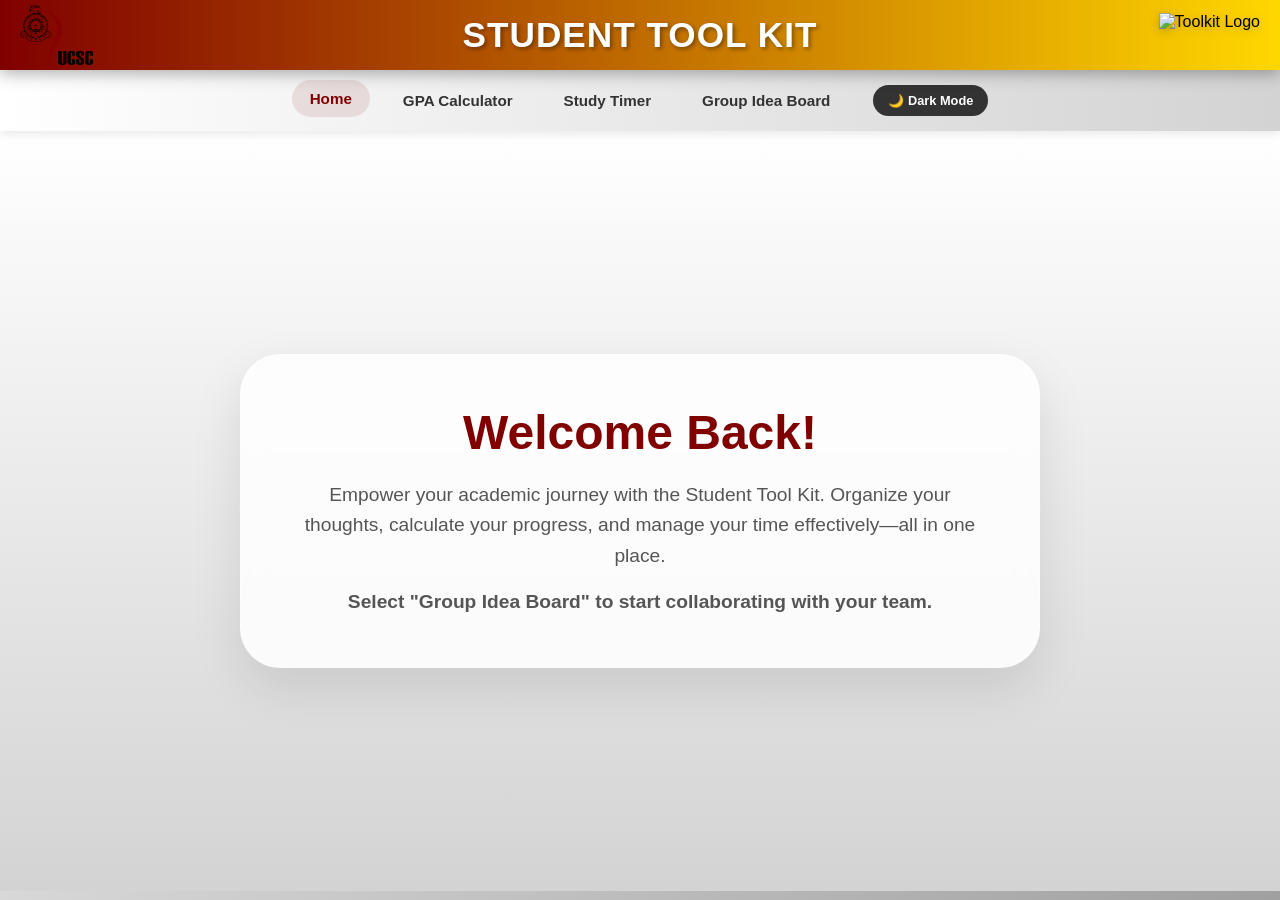
==== index.html @ 6479abf4 "homepage" ====
<!DOCTYPE html>
<html lang="en">
<head>
    <meta charset="UTF-8">
    <meta name="viewport" content="width=device-width, initial-scale=1.0">
    <title>Student Tool Kit</title>
    <!-- Satoshi Font Import -->
    <link href="https://api.fontshare.com/v2/css?f[]=satoshi@900,700,500,400&display=swap" rel="stylesheet">
    <style>
        /* General Styles */
        :root {
            --primary-maroon: #800000;
            --primary-gold: #FFD700;
            --nav-white: #ffffff;
            --nav-grey: #d3d3d3;
            --board-green: #4CAF50;
            --bg-light-start: #ffffff;
            --bg-light-end: #d3d3d3;
            --bg-dark-start: #000000;
            --bg-dark-end: #333333;
            --text-light: #333;
            --text-dark: #f0f0f0;
            --card-bg-light: #ffffff;
            --card-bg-dark: #1e1e1e;
        }

        * {
            margin: 0;
            padding: 0;
            box-sizing: border-box;
            font-family: 'Satoshi', sans-serif;
            transition: background-color 0.3s, color 0.3s;
        }

        body {
            min-height: 100vh;
            overflow-x: hidden;
            background: linear-gradient(-45deg, #000000, #434343, #808080, #ffffff);
            background-size: 400% 400%;
            animation: gradientBG 15s ease infinite;
        }

        body.dark-mode {
            background: linear-gradient(-45deg, #000000, #1a1a1a, #333333, #000000);
            background-size: 400% 400%;
            animation: gradientBG 15s ease infinite;
            color: var(--text-dark);
        }

        @keyframes gradientBG {
            0% { background-position: 0% 50%; }
            50% { background-position: 100% 50%; }
            100% { background-position: 0% 50%; }
        }

        /* Header Styles */
        header {
            background: linear-gradient(to right, var(--primary-maroon), var(--primary-gold));
            padding: 15px 20px;
            display: flex;
            align-items: center;
            justify-content: center;
            position: relative;
            box-shadow: 0 4px 15px rgba(0,0,0,0.3);
            z-index: 100;
        }

        .ucsc-logo {
            position: absolute;
            left: 20px;
            height: 60px;
            mix-blend-mode: multiply; /* Removes white background */
            filter: contrast(110%) brightness(110%);
        }

        .header-logo {
            position: absolute;
            right: 20px;
            height: 45px;
            filter: drop-shadow(0 2px 4px rgba(0,0,0,0.2));
        }

        header h1 {
            color: white;
            font-size: 2.2rem;
            font-weight: 900;
            text-transform: uppercase;
            letter-spacing: 1px;
            text-shadow: 2px 2px 4px rgba(0,0,0,0.4);
        }

        /* Navigation Bar */
        nav {
            background: linear-gradient(to right, var(--nav-white), var(--nav-grey));
            padding: 12px 0;
            display: flex;
            justify-content: center;
            align-items: center;
            gap: 15px;
            box-shadow: 0 2px 10px rgba(0,0,0,0.1);
            position: sticky;
            top: 0;
            z-index: 90;
        }

        body.dark-mode nav {
            background: linear-gradient(to right, #333, #1a1a1a);
        }

        nav a {
            text-decoration: none;
            color: #333;
            font-weight: 700;
            padding: 10px 18px;
            border-radius: 30px;
            transition: all 0.3s ease;
            font-size: 0.95rem;
        }

        body.dark-mode nav a {
            color: #f0f0f0;
        }

        nav a:hover, nav a.active {
            background: rgba(128, 0, 0, 0.1);
            color: var(--primary-maroon);
            transform: translateY(-2px);
        }

        body.dark-mode nav a:hover {
            background: rgba(255, 215, 0, 0.2);
            color: var(--primary-gold);
        }

        .dark-mode-toggle {
            background: #333;
            color: white;
            border: none;
            padding: 8px 15px;
            border-radius: 20px;
            cursor: pointer;
            font-weight: bold;
            font-size: 0.8rem;
            margin-left: 10px;
            transition: 0.3s;
        }

        body.dark-mode .dark-mode-toggle {
            background: var(--primary-gold);
            color: #333;
        }

        /* Page Layout */
        .page {
            display: none;
            padding: 50px 20px;
            min-height: calc(100vh - 140px);
            animation: slideUp 0.5s ease-out;
        }

        @keyframes slideUp {
            from { opacity: 0; transform: translateY(20px); }
            to { opacity: 1; transform: translateY(0); }
        }

        .page.active {
            display: block;
        }

        /* Home Page Styles */
        #home-page {
            background: linear-gradient(to bottom, var(--bg-light-start), var(--bg-light-end));
            position: relative;
            overflow: hidden;
            display: flex;
            flex-direction: column;
            align-items: center;
            justify-content: center;
        }

        body.dark-mode #home-page {
            background: linear-gradient(to bottom, #1a1a1a, #000000);
        }

        .bubbles {
            position: absolute;
            top: 0;
            left: 0;
            width: 100%;
            height: 100%;
            z-index: 1;
            pointer-events: none;
        }

        .bubble {
            position: absolute;
            bottom: -100px;
            background: rgba(255, 255, 255, 0.4);
            border-radius: 50%;
            animation: rise 15s infinite ease-in;
        }

        body.dark-mode .bubble {
            background: rgba(255, 255, 255, 0.1);
        }

        @keyframes rise {
            0% { bottom: -100px; transform: translateX(0); opacity: 0; }
            20% { opacity: 0.6; }
            100% { bottom: 110%; transform: translateX(100px); opacity: 0; }
        }

        .home-card {
            background: rgba(255, 255, 255, 0.85);
            padding: 50px;
            border-radius: 40px;
            box-shadow: 0 20px 50px rgba(0,0,0,0.1);
            text-align: center;
            max-width: 800px;
            z-index: 2;
            backdrop-filter: blur(10px);
            border: 1px solid rgba(255,255,255,0.3);
        }

        body.dark-mode .home-card {
            background: rgba(30, 30, 30, 0.85);
            border: 1px solid rgba(255,255,255,0.1);
            box-shadow: 0 20px 50px rgba(0,0,0,0.4);
        }

        .home-card h2 {
            font-size: 3rem;
            color: var(--primary-maroon);
            margin-bottom: 20px;
        }

        body.dark-mode .home-card h2 {
            color: var(--primary-gold);
        }

        .home-card p {
            font-size: 1.2rem;
            line-height: 1.6;
            color: #555;
        }

        body.dark-mode .home-card p {
            color: #bbb;
        }

        /* Group Idea Board Styles */
        .board-container {
            max-width: 700px;
            margin: 0 auto;
            background: var(--card-bg-light);
            border-radius: 30px;
            box-shadow: 0 20px 60px rgba(0,0,0,0.25);
            overflow: hidden;
            border: 1px solid #eee;
        }

        body.dark-mode .board-container {
            background: var(--card-bg-dark);
            border-color: #333;
        }

        .board-header {
            background: linear-gradient(to right, var(--board-green), #ffffff);
            padding: 30px;
            text-align: center;
            border-bottom: 2px solid #f0f0f0;
        }

        body.dark-mode .board-header {
            background: linear-gradient(to right, #2e7d32, #1a1a1a);
            border-bottom-color: #333;
        }

        .board-header h2 {
            font-size: 2.2rem;
            color: #1b5e20;
            margin: 0;
            font-weight: 900;
        }

        body.dark-mode .board-header h2 {
            color: #a5d6a7;
        }

        .board-body {
            padding: 40px;
        }

        .form-group {
            display: flex;
            flex-direction: column;
            gap: 20px;
            margin-bottom: 35px;
        }

        .input-box {
            padding: 15px 25px;
            border-radius: 30px;
            border: 2px solid #ddd;
            font-size: 1.05rem;
            outline: none;
            transition: 0.3s;
            background: #fdfdfd;
        }

        body.dark-mode .input-box {
            background: #2a2a2a;
            border-color: #444;
            color: white;
        }

        .input-box:focus {
            border-color: var(--board-green);
            box-shadow: 0 0 10px rgba(76, 175, 80, 0.2);
        }

        .btn-add {
            background: linear-gradient(to right, var(--board-green), #ffffff);
            color: #1b5e20;
            border: 2px solid var(--board-green);
            padding: 15px;
            border-radius: 30px;
            font-weight: 900;
            font-size: 1.1rem;
            cursor: pointer;
            text-transform: uppercase;
            letter-spacing: 1px;
            transition: 0.4s cubic-bezier(0.175, 0.885, 0.32, 1.275);
        }

        .btn-add:hover {
            transform: scale(1.03);
            background: linear-gradient(to left, var(--board-green), #ffffff);
            box-shadow: 0 5px 15px rgba(76, 175, 80, 0.3);
        }

        /* Idea List */
        #idea-list {
            list-style: none;
            padding: 0;
        }

        .idea-item {
            background: #f9f9f9;
            margin-bottom: 15px;
            padding: 20px;
            border-radius: 20px;
            display: flex;
            justify-content: space-between;
            align-items: center;
            border-left: 6px solid var(--board-green);
            box-shadow: 0 4px 10px rgba(0,0,0,0.05);
            animation: fadeIn 0.4s ease;
        }

        body.dark-mode .idea-item {
            background: #252525;
            color: #eee;
            box-shadow: 0 4px 10px rgba(0,0,0,0.2);
        }

        @keyframes fadeIn {
            from { opacity: 0; transform: translateX(-10px); }
            to { opacity: 1; transform: translateX(0); }
        }

        .idea-content {
            flex-grow: 1;
            padding-right: 20px;
        }

        .idea-content span {
            display: block;
            font-size: 1.1rem;
            font-weight: 500;
            margin-bottom: 5px;
        }

        .idea-content small {
            color: #777;
            font-weight: 700;
            font-style: italic;
        }

        body.dark-mode .idea-content small {
            color: #aaa;
        }

        .vote-box {
            display: flex;
            flex-direction: column;
            align-items: center;
            gap: 5px;
        }

        .vote-btn {
            background: #eee;
            border: none;
            width: 45px;
            height: 45px;
            border-radius: 50%;
            cursor: pointer;
            font-size: 1.2rem;
            transition: 0.3s;
            display: flex;
            align-items: center;
            justify-content: center;
        }

        body.dark-mode .vote-btn {
            background: #444;
        }

        .vote-btn:hover {
            background: var(--board-green);
            color: white;
            transform: translateY(-3px);
        }

        .vote-count {
            font-weight: 900;
            color: var(--board-green);
            font-size: 1rem;
        }

        /* Responsive */
        @media (max-width: 768px) {
            header h1 { font-size: 1.5rem; }
            .ucsc-logo { height: 45px; left: 10px; }
            .header-logo { height: 35px; right: 10px; }
            nav { flex-wrap: wrap; gap: 8px; }
            nav a { padding: 8px 12px; font-size: 0.85rem; }
            .home-card h2 { font-size: 2rem; }
            .home-card { padding: 30px; margin: 20px; }
        }
    </style>
</head>
<body>

    <header>
        <img src="ucsc.png" alt="UCSC Logo" class="ucsc-logo">
        <h1>Student Tool Kit</h1>
        <!-- Relevant Header Logo (Lightbulb for ideas/toolkit) -->
        <img src="https://cdn-icons-png.flaticon.com/512/3135/3135715.png" alt="Toolkit Logo" class="header-logo">
    </header>

    <nav id="navbar">
        <a href="#" class="nav-link active" onclick="navigate('home-page', this)">Home</a>
        <a href="#" class="nav-link" onclick="alert('GPA Calculator feature coming soon!')">GPA Calculator</a>
        <a href="#" class="nav-link" onclick="alert('Study Timer feature coming soon!')">Study Timer</a>
        <a href="#" class="nav-link" onclick="navigate('board-page', this)">Group Idea Board</a>
        <button class="dark-mode-toggle" onclick="toggleDarkMode()" id="mode-btn">🌙 Dark Mode</button>
    </nav>

    <!-- Home Page -->
    <main id="home-page" class="page active">
        <div class="bubbles" id="bubble-container"></div>
        <div class="home-card">
            <h2>Welcome Back!</h2>
            <p>Empower your academic journey with the Student Tool Kit. Organize your thoughts, calculate your progress, and manage your time effectively—all in one place.</p>
            <p style="margin-top: 15px; font-weight: 700;">Select "Group Idea Board" to start collaborating with your team.</p>
        </div>
    </main>

    <!-- Group Idea Board Page -->
    <main id="board-page" class="page">
        <div class="board-container">
            <div class="board-header">
                <h2>Group Idea Board</h2>
            </div>
            
            <div class="board-body">
                <div class="form-group">
                    <select id="user-name" class="input-box">
                        <option value="" disabled selected>Who is suggesting?</option>
                        <option value="Yethmika">Yethmika</option>
                        <option value="Pawan">Pawan</option>
                        <option value="Dinith">Dinith</option>
                        <option value="Dilpa">Dilpa</option>
                        <option value="Udantha">Udantha</option>
                        <option value="Tharusha">Tharusha</option>
                        <option value="Chamodya">Chamodya</option>
                    </select>
                    
                    <input type="text" id="idea-input" class="input-box" placeholder="Enter your brilliant idea here...">
                    
                    <button class="btn-add" onclick="addNewIdea()">Add Idea</button>
                </div>

                <ul id="idea-list">
                    <!-- Dynamic Ideas -->
                </ul>
            </div>
        </div>
    </main>

    <script>
        // Navigation Logic
        function navigate(pageId, element) {
            // Hide all pages
            document.querySelectorAll('.page').forEach(p => p.classList.remove('active'));
            // Show target page
            document.getElementById(pageId).classList.add('active');
            
            // Update active link styling
            document.querySelectorAll('.nav-link').forEach(l => l.classList.remove('active'));
            element.classList.add('active');

            // Scroll to top
            window.scrollTo(0, 0);
        }

        // Dark Mode Logic
        function toggleDarkMode() {
            const body = document.body;
            body.classList.toggle('dark-mode');
            const btn = document.getElementById('mode-btn');
            
            if (body.classList.contains('dark-mode')) {
                btn.innerHTML = '☀️ Light Mode';
            } else {
                btn.innerHTML = '🌙 Dark Mode';
            }
        }

        // Bubble Generation
        function initBubbles() {
            const container = document.getElementById('bubble-container');
            const bubbleCount = 15;
            
            for (let i = 0; i < bubbleCount; i++) {
                const bubble = document.createElement('div');
                bubble.className = 'bubble';
                
                const size = Math.random() * 60 + 20 + 'px';
                bubble.style.width = size;
                bubble.style.height = size;
                bubble.style.left = Math.random() * 100 + '%';
                bubble.style.animationDuration = Math.random() * 8 + 7 + 's';
                bubble.style.animationDelay = Math.random() * 5 + 's';
                
                container.appendChild(bubble);
            }
        }
        initBubbles();

        // Idea Board Functionality
        function addNewIdea() {
            const nameSelect = document.getElementById('user-name');
            const ideaInput = document.getElementById('idea-input');
            const name = nameSelect.value;
            const text = ideaInput.value.trim();
            const list = document.getElementById('idea-list');

            if (!name) {
                alert("Please select a name!");
                return;
            }
            if (!text) {
                alert("Please enter an idea!");
                return;
            }

            const li = document.createElement('li');
            li.className = 'idea-item';
            
            // Generate unique ID for voting
            const ideaId = Date.now();
            let votes = 0;

            li.innerHTML = `
                <div class="idea-content">
                    <span>&bull; ${text}</span>
                    <small>suggested by ${name}</small>
                </div>
                <div class="vote-box">
                    <button class="vote-btn" onclick="handleVote(this, ${ideaId})">🔥</button>
                    <span class="vote-count" id="count-${ideaId}">0</span>
                </div>
            `;

            // Prepend for newest first
            list.insertBefore(li, list.firstChild);

            // Clear inputs
            ideaInput.value = '';
            // Optional: reset select
            // nameSelect.selectedIndex = 0;
        }

        function handleVote(btn, id) {
            const countSpan = document.getElementById(`count-${id}`);
            let currentVotes = parseInt(countSpan.innerText);
            currentVotes++;
            countSpan.innerText = currentVotes;
            
            // Visual feedback
            btn.style.transform = 'scale(1.4)';
            setTimeout(() => btn.style.transform = 'scale(1)', 200);
        }

        // Enter key support
        document.getElementById('idea-input').addEventListener('keypress', (e) => {
            if (e.key === 'Enter') addNewIdea();
        });
    </script>
</body>
</html>
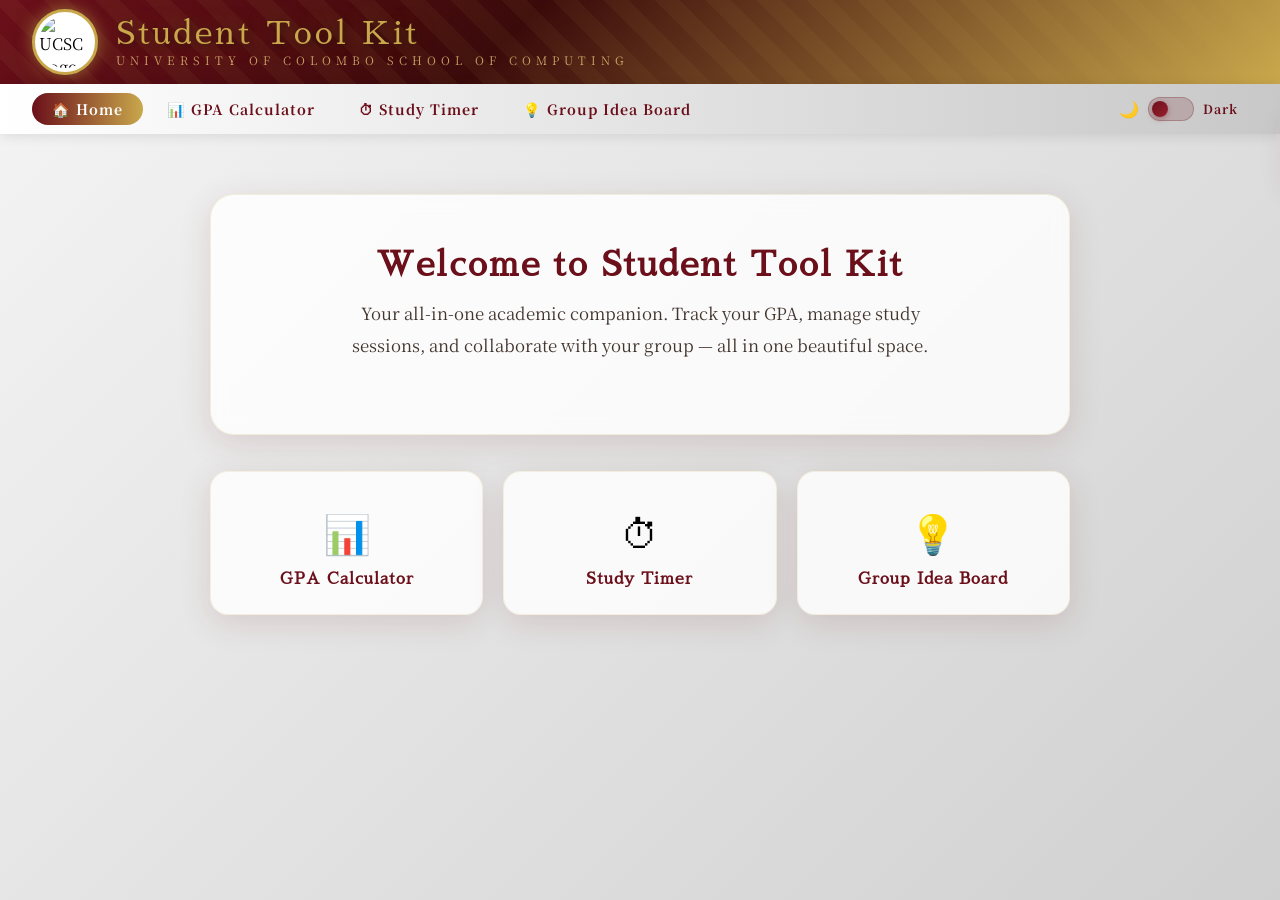
==== commit 621036e9: "modify" ====
--- a/index.html
+++ b/index.html
@@ -1,613 +1,2009 @@
 <!DOCTYPE html>
 <html lang="en">
 <head>
-    <meta charset="UTF-8">
-    <meta name="viewport" content="width=device-width, initial-scale=1.0">
-    <title>Student Tool Kit</title>
-    <!-- Satoshi Font Import -->
-    <link href="https://api.fontshare.com/v2/css?f[]=satoshi@900,700,500,400&display=swap" rel="stylesheet">
-    <style>
-        /* General Styles */
-        :root {
-            --primary-maroon: #800000;
-            --primary-gold: #FFD700;
-            --nav-white: #ffffff;
-            --nav-grey: #d3d3d3;
-            --board-green: #4CAF50;
-            --bg-light-start: #ffffff;
-            --bg-light-end: #d3d3d3;
-            --bg-dark-start: #000000;
-            --bg-dark-end: #333333;
-            --text-light: #333;
-            --text-dark: #f0f0f0;
-            --card-bg-light: #ffffff;
-            --card-bg-dark: #1e1e1e;
-        }
-
-        * {
-            margin: 0;
-            padding: 0;
-            box-sizing: border-box;
-            font-family: 'Satoshi', sans-serif;
-            transition: background-color 0.3s, color 0.3s;
-        }
-
-        body {
-            min-height: 100vh;
-            overflow-x: hidden;
-            background: linear-gradient(-45deg, #000000, #434343, #808080, #ffffff);
-            background-size: 400% 400%;
-            animation: gradientBG 15s ease infinite;
-        }
-
-        body.dark-mode {
-            background: linear-gradient(-45deg, #000000, #1a1a1a, #333333, #000000);
-            background-size: 400% 400%;
-            animation: gradientBG 15s ease infinite;
-            color: var(--text-dark);
-        }
-
-        @keyframes gradientBG {
-            0% { background-position: 0% 50%; }
-            50% { background-position: 100% 50%; }
-            100% { background-position: 0% 50%; }
-        }
-
-        /* Header Styles */
-        header {
-            background: linear-gradient(to right, var(--primary-maroon), var(--primary-gold));
-            padding: 15px 20px;
-            display: flex;
-            align-items: center;
-            justify-content: center;
-            position: relative;
-            box-shadow: 0 4px 15px rgba(0,0,0,0.3);
-            z-index: 100;
-        }
-
-        .ucsc-logo {
-            position: absolute;
-            left: 20px;
-            height: 60px;
-            mix-blend-mode: multiply; /* Removes white background */
-            filter: contrast(110%) brightness(110%);
-        }
-
-        .header-logo {
-            position: absolute;
-            right: 20px;
-            height: 45px;
-            filter: drop-shadow(0 2px 4px rgba(0,0,0,0.2));
-        }
-
-        header h1 {
-            color: white;
-            font-size: 2.2rem;
-            font-weight: 900;
-            text-transform: uppercase;
-            letter-spacing: 1px;
-            text-shadow: 2px 2px 4px rgba(0,0,0,0.4);
-        }
-
-        /* Navigation Bar */
-        nav {
-            background: linear-gradient(to right, var(--nav-white), var(--nav-grey));
-            padding: 12px 0;
-            display: flex;
-            justify-content: center;
-            align-items: center;
-            gap: 15px;
-            box-shadow: 0 2px 10px rgba(0,0,0,0.1);
-            position: sticky;
-            top: 0;
-            z-index: 90;
-        }
-
-        body.dark-mode nav {
-            background: linear-gradient(to right, #333, #1a1a1a);
-        }
-
-        nav a {
-            text-decoration: none;
-            color: #333;
-            font-weight: 700;
-            padding: 10px 18px;
-            border-radius: 30px;
-            transition: all 0.3s ease;
-            font-size: 0.95rem;
-        }
-
-        body.dark-mode nav a {
-            color: #f0f0f0;
-        }
-
-        nav a:hover, nav a.active {
-            background: rgba(128, 0, 0, 0.1);
-            color: var(--primary-maroon);
-            transform: translateY(-2px);
-        }
-
-        body.dark-mode nav a:hover {
-            background: rgba(255, 215, 0, 0.2);
-            color: var(--primary-gold);
-        }
-
-        .dark-mode-toggle {
-            background: #333;
-            color: white;
-            border: none;
-            padding: 8px 15px;
-            border-radius: 20px;
-            cursor: pointer;
-            font-weight: bold;
-            font-size: 0.8rem;
-            margin-left: 10px;
-            transition: 0.3s;
-        }
-
-        body.dark-mode .dark-mode-toggle {
-            background: var(--primary-gold);
-            color: #333;
-        }
-
-        /* Page Layout */
-        .page {
-            display: none;
-            padding: 50px 20px;
-            min-height: calc(100vh - 140px);
-            animation: slideUp 0.5s ease-out;
-        }
-
-        @keyframes slideUp {
-            from { opacity: 0; transform: translateY(20px); }
-            to { opacity: 1; transform: translateY(0); }
-        }
-
-        .page.active {
-            display: block;
-        }
-
-        /* Home Page Styles */
-        #home-page {
-            background: linear-gradient(to bottom, var(--bg-light-start), var(--bg-light-end));
-            position: relative;
-            overflow: hidden;
-            display: flex;
-            flex-direction: column;
-            align-items: center;
-            justify-content: center;
-        }
-
-        body.dark-mode #home-page {
-            background: linear-gradient(to bottom, #1a1a1a, #000000);
-        }
-
-        .bubbles {
-            position: absolute;
-            top: 0;
-            left: 0;
-            width: 100%;
-            height: 100%;
-            z-index: 1;
-            pointer-events: none;
-        }
-
-        .bubble {
-            position: absolute;
-            bottom: -100px;
-            background: rgba(255, 255, 255, 0.4);
-            border-radius: 50%;
-            animation: rise 15s infinite ease-in;
-        }
-
-        body.dark-mode .bubble {
-            background: rgba(255, 255, 255, 0.1);
-        }
-
-        @keyframes rise {
-            0% { bottom: -100px; transform: translateX(0); opacity: 0; }
-            20% { opacity: 0.6; }
-            100% { bottom: 110%; transform: translateX(100px); opacity: 0; }
-        }
-
-        .home-card {
-            background: rgba(255, 255, 255, 0.85);
-            padding: 50px;
-            border-radius: 40px;
-            box-shadow: 0 20px 50px rgba(0,0,0,0.1);
-            text-align: center;
-            max-width: 800px;
-            z-index: 2;
-            backdrop-filter: blur(10px);
-            border: 1px solid rgba(255,255,255,0.3);
-        }
-
-        body.dark-mode .home-card {
-            background: rgba(30, 30, 30, 0.85);
-            border: 1px solid rgba(255,255,255,0.1);
-            box-shadow: 0 20px 50px rgba(0,0,0,0.4);
-        }
-
-        .home-card h2 {
-            font-size: 3rem;
-            color: var(--primary-maroon);
-            margin-bottom: 20px;
-        }
-
-        body.dark-mode .home-card h2 {
-            color: var(--primary-gold);
-        }
-
-        .home-card p {
-            font-size: 1.2rem;
-            line-height: 1.6;
-            color: #555;
-        }
-
-        body.dark-mode .home-card p {
-            color: #bbb;
-        }
-
-        /* Group Idea Board Styles */
-        .board-container {
-            max-width: 700px;
-            margin: 0 auto;
-            background: var(--card-bg-light);
-            border-radius: 30px;
-            box-shadow: 0 20px 60px rgba(0,0,0,0.25);
-            overflow: hidden;
-            border: 1px solid #eee;
-        }
-
-        body.dark-mode .board-container {
-            background: var(--card-bg-dark);
-            border-color: #333;
-        }
-
-        .board-header {
-            background: linear-gradient(to right, var(--board-green), #ffffff);
-            padding: 30px;
-            text-align: center;
-            border-bottom: 2px solid #f0f0f0;
-        }
-
-        body.dark-mode .board-header {
-            background: linear-gradient(to right, #2e7d32, #1a1a1a);
-            border-bottom-color: #333;
-        }
-
-        .board-header h2 {
-            font-size: 2.2rem;
-            color: #1b5e20;
-            margin: 0;
-            font-weight: 900;
-        }
-
-        body.dark-mode .board-header h2 {
-            color: #a5d6a7;
-        }
-
-        .board-body {
-            padding: 40px;
-        }
-
-        .form-group {
-            display: flex;
-            flex-direction: column;
-            gap: 20px;
-            margin-bottom: 35px;
-        }
-
-        .input-box {
-            padding: 15px 25px;
-            border-radius: 30px;
-            border: 2px solid #ddd;
-            font-size: 1.05rem;
-            outline: none;
-            transition: 0.3s;
-            background: #fdfdfd;
-        }
-
-        body.dark-mode .input-box {
-            background: #2a2a2a;
-            border-color: #444;
-            color: white;
-        }
-
-        .input-box:focus {
-            border-color: var(--board-green);
-            box-shadow: 0 0 10px rgba(76, 175, 80, 0.2);
-        }
-
-        .btn-add {
-            background: linear-gradient(to right, var(--board-green), #ffffff);
-            color: #1b5e20;
-            border: 2px solid var(--board-green);
-            padding: 15px;
-            border-radius: 30px;
-            font-weight: 900;
-            font-size: 1.1rem;
-            cursor: pointer;
-            text-transform: uppercase;
-            letter-spacing: 1px;
-            transition: 0.4s cubic-bezier(0.175, 0.885, 0.32, 1.275);
-        }
-
-        .btn-add:hover {
-            transform: scale(1.03);
-            background: linear-gradient(to left, var(--board-green), #ffffff);
-            box-shadow: 0 5px 15px rgba(76, 175, 80, 0.3);
-        }
-
-        /* Idea List */
-        #idea-list {
-            list-style: none;
-            padding: 0;
-        }
-
-        .idea-item {
-            background: #f9f9f9;
-            margin-bottom: 15px;
-            padding: 20px;
-            border-radius: 20px;
-            display: flex;
-            justify-content: space-between;
-            align-items: center;
-            border-left: 6px solid var(--board-green);
-            box-shadow: 0 4px 10px rgba(0,0,0,0.05);
-            animation: fadeIn 0.4s ease;
-        }
-
-        body.dark-mode .idea-item {
-            background: #252525;
-            color: #eee;
-            box-shadow: 0 4px 10px rgba(0,0,0,0.2);
-        }
-
-        @keyframes fadeIn {
-            from { opacity: 0; transform: translateX(-10px); }
-            to { opacity: 1; transform: translateX(0); }
-        }
-
-        .idea-content {
-            flex-grow: 1;
-            padding-right: 20px;
-        }
-
-        .idea-content span {
-            display: block;
-            font-size: 1.1rem;
-            font-weight: 500;
-            margin-bottom: 5px;
-        }
-
-        .idea-content small {
-            color: #777;
-            font-weight: 700;
-            font-style: italic;
-        }
-
-        body.dark-mode .idea-content small {
-            color: #aaa;
-        }
-
-        .vote-box {
-            display: flex;
-            flex-direction: column;
-            align-items: center;
-            gap: 5px;
-        }
-
-        .vote-btn {
-            background: #eee;
-            border: none;
-            width: 45px;
-            height: 45px;
-            border-radius: 50%;
-            cursor: pointer;
-            font-size: 1.2rem;
-            transition: 0.3s;
-            display: flex;
-            align-items: center;
-            justify-content: center;
-        }
-
-        body.dark-mode .vote-btn {
-            background: #444;
-        }
-
-        .vote-btn:hover {
-            background: var(--board-green);
-            color: white;
-            transform: translateY(-3px);
-        }
-
-        .vote-count {
-            font-weight: 900;
-            color: var(--board-green);
-            font-size: 1rem;
-        }
-
-        /* Responsive */
-        @media (max-width: 768px) {
-            header h1 { font-size: 1.5rem; }
-            .ucsc-logo { height: 45px; left: 10px; }
-            .header-logo { height: 35px; right: 10px; }
-            nav { flex-wrap: wrap; gap: 8px; }
-            nav a { padding: 8px 12px; font-size: 0.85rem; }
-            .home-card h2 { font-size: 2rem; }
-            .home-card { padding: 30px; margin: 20px; }
-        }
-    </style>
+<meta charset="UTF-8" />
+<meta name="viewport" content="width=device-width, initial-scale=1.0"/>
+<title>Student Tool Kit – UCSC</title>
+<link href="https://fonts.googleapis.com/css2?family=Sawarabi+Mincho&family=Noto+Serif+JP:wght@400;700&display=swap" rel="stylesheet"/>
+<style>
+  :root {
+    --maroon: #6b0f1a;
+    --gold: #c9a84c;
+    --light-gold: #f0d080;
+    --nav-bg: linear-gradient(90deg, #ffffff 0%, #c8c8c8 100%);
+    --home-bg1: #f5f5f5;
+    --home-bg2: #d0d0d0;
+    --text-dark: #1a0a00;
+    --text-light: #fff8ee;
+    --card-bg: rgba(255,255,255,0.82);
+    --shadow: 0 8px 32px rgba(107,15,26,0.13);
+  }
+  body.dark-mode {
+    --nav-bg: linear-gradient(90deg, #111 0%, #222 100%);
+    --home-bg1: #0f0f0f;
+    --home-bg2: #1a1a1a;
+    --text-dark: #f0d080;
+    --text-light: #ffe;
+    --card-bg: rgba(25,18,10,0.92);
+    --shadow: 0 8px 32px rgba(0,0,0,0.6);
+  }
+
+  /* ── GLOBAL DARK MODE OVERRIDES ── */
+  body.dark-mode {
+    background: linear-gradient(135deg, #0f0f0f 0%, #1a1a1a 100%);
+    color: #e8d8b0;
+  }
+  /* Timer page dark */
+  body.dark-mode #timerPage {
+    background: #0f0f0f;
+  }
+  body.dark-mode #timerPage::before {
+    background:
+      radial-gradient(ellipse 60% 50% at 20% 30%, rgba(107,15,26,0.18) 0%, transparent 70%),
+      radial-gradient(ellipse 50% 60% at 80% 70%, rgba(201,168,76,0.12) 0%, transparent 70%),
+      #0f0f0f;
+  }
+  body.dark-mode .glass-card {
+    background: rgba(30,20,12,0.85);
+    border-color: rgba(201,168,76,0.18);
+    box-shadow: 0 8px 32px rgba(0,0,0,0.5), inset 0 1px 0 rgba(255,255,255,0.04);
+  }
+  body.dark-mode .timer-page-title,
+  body.dark-mode .graph-card h3,
+  body.dark-mode .reminder-card h3 { filter: brightness(1.1); }
+  body.dark-mode .timer-digits { filter: brightness(1.1); }
+  body.dark-mode .timer-label { color: #666; }
+  body.dark-mode .mode-tab { color: var(--gold); border-color: rgba(201,168,76,0.25); }
+  body.dark-mode .mode-tab.active,
+  body.dark-mode .mode-tab:hover { color: #fff; }
+  body.dark-mode .bar-label { color: #666; }
+  body.dark-mode .graph-legend { color: #666; }
+  body.dark-mode .reminder-row input[type="text"],
+  body.dark-mode .reminder-row input[type="number"] {
+    background: rgba(40,28,14,0.9);
+    border-color: rgba(201,168,76,0.2);
+    color: #e8d8b0;
+  }
+  body.dark-mode .reminders-list li {
+    background: rgba(40,28,14,0.7);
+    color: #ccc;
+  }
+  body.dark-mode .toast {
+    background: rgba(25,18,10,0.95);
+    border-color: rgba(201,168,76,0.3);
+  }
+  body.dark-mode .toast-title { color: var(--gold); }
+  body.dark-mode .toast-msg { color: #aaa; }
+  /* GPA page dark */
+  body.dark-mode #gpaPage {
+    background: linear-gradient(135deg, #0f0f0f 0%, #1a1209 40%, #141008 100%);
+  }
+  body.dark-mode .sidebar-card,
+  body.dark-mode .tool-card {
+    background: rgba(25,18,10,0.9);
+    border-color: rgba(201,168,76,0.15);
+    box-shadow: 0 4px 20px rgba(0,0,0,0.4);
+  }
+  body.dark-mode .sidebar-card-title { filter: brightness(1.1); }
+  body.dark-mode .gpa-scale { color: #666; }
+  body.dark-mode .gpa-stat-lbl { color: #666; }
+  body.dark-mode .gpa-bar-label { color: #666; }
+  body.dark-mode .gpa-bar-track { background: rgba(255,255,255,0.06); }
+  body.dark-mode .event-name { color: #e8d8b0; }
+  body.dark-mode .event-date { color: #666; }
+  body.dark-mode .event-item { border-color: rgba(201,168,76,0.08); }
+  body.dark-mode .grade-ref-table td { color: #bba880; border-color: rgba(201,168,76,0.08); }
+  body.dark-mode .grade-ref-table tr:nth-child(even) td { background: rgba(255,255,255,0.03); }
+  body.dark-mode .grade-ref-table tr:hover td { background: rgba(201,168,76,0.06); }
+  body.dark-mode .gpa-page-sub { color: rgba(201,168,76,0.6); }
+  body.dark-mode .card-section-title { filter: brightness(1.1); }
+  body.dark-mode .subjects-table tbody tr { border-color: rgba(201,168,76,0.08); }
+  body.dark-mode .subjects-table tbody tr:hover { background: rgba(201,168,76,0.05); }
+  body.dark-mode .subjects-table td { color: #e8d8b0; }
+  body.dark-mode .sub-input {
+    background: rgba(40,28,14,0.9);
+    border-color: rgba(201,168,76,0.2);
+    color: #e8d8b0;
+  }
+  body.dark-mode .sub-input:focus {
+    border-color: var(--gold);
+    box-shadow: 0 0 0 3px rgba(201,168,76,0.1);
+  }
+  body.dark-mode .grade-pts-cell { color: var(--gold); }
+  body.dark-mode .weighted-cell { color: #c9a84c; }
+  body.dark-mode .add-subject-btn.secondary {
+    background: rgba(201,168,76,0.08);
+    color: var(--gold);
+    border-color: rgba(201,168,76,0.2);
+  }
+  body.dark-mode .result-card { background: rgba(25,18,10,0.9); }
+  body.dark-mode .result-label { color: #555; }
+  body.dark-mode .prediction-desc { color: #666; }
+  body.dark-mode .pred-field label { color: #666; }
+  body.dark-mode .pred-field input {
+    background: rgba(40,28,14,0.9);
+    border-color: rgba(201,168,76,0.2);
+    color: #e8d8b0;
+  }
+  body.dark-mode .prediction-result {
+    background: linear-gradient(135deg, rgba(107,15,26,0.15), rgba(201,168,76,0.08));
+    border-color: rgba(201,168,76,0.2);
+    color: var(--gold);
+  }
+  body.dark-mode .wstat-label { color: #666; }
+  body.dark-mode .wstat-val { color: var(--gold); }
+  body.dark-mode .wstat-bar-wrap { background: rgba(255,255,255,0.05); }
+  body.dark-mode .w-bar-label { color: #555; }
+  body.dark-mode .gpa-success-msg { color: #4caf50; }
+  /* Home page dark */
+  body.dark-mode .home-hero {
+    background: rgba(25,18,10,0.9);
+    border-color: rgba(201,168,76,0.15);
+  }
+  body.dark-mode .home-hero p { color: #bba880; }
+  body.dark-mode .home-card {
+    background: rgba(25,18,10,0.9);
+    border-color: rgba(201,168,76,0.12);
+  }
+  body.dark-mode .bubble {
+    background: radial-gradient(circle at 35% 35%, rgba(201,168,76,0.08), rgba(107,15,26,0.04));
+    border-color: rgba(201,168,76,0.1);
+  }
+  /* Idea board dark */
+  body.dark-mode #ideaPage {
+    background: linear-gradient(135deg, #050505 0%, #111 30%, #222 60%, #333 100%);
+  }
+  body.dark-mode .idea-container {
+    background: rgba(25,18,10,0.95);
+    box-shadow: 0 12px 48px rgba(0,0,0,0.5);
+  }
+  body.dark-mode #ideasList li {
+    background: linear-gradient(135deg, rgba(30,50,30,0.4), rgba(25,18,10,0.9));
+    color: #e8d8b0;
+  }
+  body.dark-mode .idea-text { color: #e8d8b0; }
+  body.dark-mode .idea-by { color: #777; }
+  body.dark-mode .idea-form select,
+  body.dark-mode .idea-form input[type="text"] {
+    background: rgba(40,28,14,0.9);
+    border-color: rgba(201,168,76,0.2);
+    color: #e8d8b0;
+  }
+  /* Scrollbar dark */
+  body.dark-mode ::-webkit-scrollbar-track { background: #1a1a1a; }
+  body.dark-mode ::-webkit-scrollbar-thumb { background: rgba(201,168,76,0.3); }
+  * { margin: 0; padding: 0; box-sizing: border-box; }
+  body {
+    font-family: 'Noto Serif JP', serif;
+    min-height: 100vh;
+    background: linear-gradient(135deg, var(--home-bg1) 0%, var(--home-bg2) 100%);
+    transition: background 0.5s, color 0.4s;
+    overflow-x: hidden;
+  }
+
+  /* ── HEADER ── */
+  header {
+    background: linear-gradient(135deg, var(--maroon) 0%, #3a0a0a 40%, var(--gold) 100%);
+    padding: 0 32px;
+    display: flex;
+    align-items: center;
+    justify-content: space-between;
+    height: 84px;
+    box-shadow: 0 4px 24px rgba(107,15,26,0.4);
+    position: relative;
+    overflow: hidden;
+  }
+  header::before {
+    content: '';
+    position: absolute;
+    inset: 0;
+    background: repeating-linear-gradient(
+      45deg,
+      transparent,
+      transparent 18px,
+      rgba(201,168,76,0.06) 18px,
+      rgba(201,168,76,0.06) 36px
+    );
+    pointer-events: none;
+  }
+  .header-logo {
+    display: flex;
+    align-items: center;
+    gap: 18px;
+    z-index: 1;
+  }
+  .ucsc-img-wrap {
+    width: 62px; height: 62px;
+    border-radius: 50%;
+    overflow: hidden;
+    border: 3px solid var(--gold);
+    background: transparent;
+    display: flex; align-items: center; justify-content: center;
+    box-shadow: 0 0 12px rgba(201,168,76,0.5);
+    flex-shrink: 0;
+  }
+  .ucsc-img-wrap img {
+    width: 100%; height: 100%;
+    object-fit: cover;
+    mix-blend-mode: multiply;
+    filter: contrast(1.1) saturate(1.2);
+  }
+  /* Official UCSC logo circle */
+  .ucsc-fallback {
+    width: 66px; height: 66px;
+    border-radius: 50%;
+    background: #ffffff;
+    border: 3px solid var(--gold);
+    display: flex; align-items: center; justify-content: center;
+    overflow: hidden;
+    box-shadow: 0 0 16px rgba(201,168,76,0.6), 0 0 4px rgba(0,0,0,0.2);
+    flex-shrink: 0;
+    padding: 4px;
+  }
+  .ucsc-fallback img {
+    width: 100%; height: 100%;
+    object-fit: contain;
+    border-radius: 50%;
+  }
+  .header-title {
+    font-family: 'Sawarabi Mincho', serif;
+    font-size: 2rem;
+    color: var(--gold);
+    letter-spacing: 3px;
+    text-shadow: 2px 2px 8px rgba(0,0,0,0.5), 0 0 24px rgba(201,168,76,0.35);
+    line-height: 1.1;
+  }
+  .header-subtitle {
+    font-size: 0.72rem;
+    color: rgba(240,208,128,0.75);
+    letter-spacing: 5px;
+    text-transform: uppercase;
+  }
+
+  /* ── NAVBAR ── */
+  nav {
+    background: var(--nav-bg);
+    display: flex;
+    align-items: center;
+    padding: 0 32px;
+    height: 50px;
+    gap: 4px;
+    box-shadow: 0 2px 12px rgba(0,0,0,0.10);
+    position: sticky; top: 0; z-index: 99;
+    transition: background 0.5s;
+  }
+  nav a {
+    font-family: 'Noto Serif JP', serif;
+    font-size: 0.88rem;
+    color: var(--maroon);
+    text-decoration: none;
+    padding: 6px 20px;
+    border-radius: 20px;
+    letter-spacing: 1px;
+    font-weight: 700;
+    transition: background 0.2s, color 0.2s;
+    cursor: pointer;
+  }
+  body.dark-mode nav a { color: var(--gold); }
+  nav a:hover, nav a.active {
+    background: linear-gradient(90deg, var(--maroon), var(--gold));
+    color: #fff;
+  }
+  .nav-spacer { flex: 1; }
+  /* ── DARK MODE TOGGLE SWITCH ── */
+  .dark-toggle-wrap {
+    display: flex;
+    align-items: center;
+    gap: 9px;
+    cursor: pointer;
+    user-select: none;
+    padding: 4px 10px 4px 6px;
+    border-radius: 50px;
+    transition: background 0.3s;
+  }
+  .dark-toggle-wrap:hover { background: rgba(107,15,26,0.07); }
+  body.dark-mode .dark-toggle-wrap:hover { background: rgba(201,168,76,0.1); }
+
+  .toggle-icon {
+    font-size: 1rem;
+    line-height: 1;
+    transition: transform 0.5s cubic-bezier(.34,1.56,.64,1), opacity 0.3s;
+  }
+  .toggle-icon.moon  { display: block; }
+  .toggle-icon.sun   { display: none; }
+  body.dark-mode .toggle-icon.moon { display: none; }
+  body.dark-mode .toggle-icon.sun  { display: block; }
+
+  /* The pill track */
+  .toggle-track {
+    width: 46px;
+    height: 24px;
+    border-radius: 12px;
+    background: rgba(107,15,26,0.18);
+    border: 1.5px solid rgba(107,15,26,0.25);
+    position: relative;
+    transition: background 0.4s, border-color 0.4s, box-shadow 0.4s;
+    flex-shrink: 0;
+  }
+  body.dark-mode .toggle-track {
+    background: linear-gradient(135deg, var(--maroon), var(--gold));
+    border-color: transparent;
+    box-shadow: 0 0 10px rgba(201,168,76,0.4);
+  }
+  /* The sliding knob */
+  .toggle-knob {
+    position: absolute;
+    top: 3px; left: 3px;
+    width: 16px; height: 16px;
+    border-radius: 50%;
+    background: linear-gradient(135deg, var(--maroon), #9a2030);
+    box-shadow: 0 2px 6px rgba(107,15,26,0.35);
+    transition: transform 0.4s cubic-bezier(.34,1.56,.64,1), background 0.4s;
+  }
+  body.dark-mode .toggle-knob {
+    transform: translateX(22px);
+    background: #fff;
+    box-shadow: 0 2px 8px rgba(0,0,0,0.4);
+  }
+  /* Label text */
+  .toggle-label {
+    font-family: 'Noto Serif JP', serif;
+    font-size: 0.78rem;
+    font-weight: 700;
+    color: var(--maroon);
+    letter-spacing: 1px;
+    transition: color 0.3s;
+    white-space: nowrap;
+  }
+  body.dark-mode .toggle-label { color: var(--gold); }
+
+  /* ── PAGES ── */
+  .page { display: none; min-height: calc(100vh - 134px); }
+  .page.active { display: block; }
+
+  /* ── HOME PAGE ── */
+  #homePage {
+    padding: 60px 32px 80px;
+    position: relative;
+    overflow: hidden;
+  }
+  /* Bubbles background */
+  .bubbles { position: fixed; inset: 0; pointer-events: none; z-index: 0; }
+  .bubble {
+    position: absolute;
+    border-radius: 50%;
+    background: radial-gradient(circle at 35% 35%, rgba(255,255,255,0.55), rgba(201,168,76,0.08));
+    border: 1.5px solid rgba(201,168,76,0.18);
+    animation: floatBubble linear infinite;
+    backdrop-filter: blur(1px);
+  }
+  @keyframes floatBubble {
+    0% { transform: translateY(0) scale(1); opacity: 0.7; }
+    50% { opacity: 0.4; }
+    100% { transform: translateY(-110vh) scale(1.08); opacity: 0; }
+  }
+  .home-content { position: relative; z-index: 1; max-width: 860px; margin: 0 auto; text-align: center; }
+  .home-hero {
+    background: var(--card-bg);
+    border-radius: 24px;
+    box-shadow: var(--shadow);
+    padding: 52px 48px 44px;
+    backdrop-filter: blur(8px);
+    border: 1.5px solid rgba(201,168,76,0.18);
+    margin-bottom: 36px;
+  }
+  .home-hero h2 {
+    font-family: 'Sawarabi Mincho', serif;
+    font-size: 2.1rem;
+    color: var(--maroon);
+    letter-spacing: 2px;
+    margin-bottom: 14px;
+  }
+  body.dark-mode .home-hero h2 { color: var(--gold); }
+  .home-hero p {
+    color: var(--text-dark);
+    font-size: 1.05rem;
+    line-height: 1.9;
+    max-width: 580px;
+    margin: 0 auto 28px;
+    opacity: 0.82;
+  }
+  .home-cards {
+    display: grid;
+    grid-template-columns: repeat(auto-fit, minmax(200px, 1fr));
+    gap: 20px;
+    max-width: 860px;
+    margin: 0 auto;
+  }
+  .home-card {
+    background: var(--card-bg);
+    border-radius: 18px;
+    box-shadow: var(--shadow);
+    padding: 32px 18px 26px;
+    text-align: center;
+    cursor: pointer;
+    border: 1.5px solid rgba(201,168,76,0.15);
+    transition: transform 0.22s, box-shadow 0.22s;
+  }
+  .home-card:hover { transform: translateY(-6px); box-shadow: 0 18px 40px rgba(107,15,26,0.18); }
+  .home-card .card-icon { font-size: 2.4rem; margin-bottom: 12px; }
+  .home-card h3 {
+    font-family: 'Sawarabi Mincho', serif;
+    font-size: 1rem;
+    color: var(--maroon);
+    letter-spacing: 1px;
+  }
+  body.dark-mode .home-card h3 { color: var(--gold); }
+
+  /* ── GPA PLACEHOLDER ── */
+  .placeholder-page {
+    display: flex; align-items: center; justify-content: center;
+    min-height: calc(100vh - 134px);
+    padding: 40px;
+  }
+  .placeholder-box {
+    background: var(--card-bg);
+    border-radius: 24px;
+    box-shadow: var(--shadow);
+    padding: 60px 56px;
+    text-align: center;
+    max-width: 480px;
+    border: 1.5px solid rgba(201,168,76,0.18);
+  }
+  .placeholder-box .ph-icon { font-size: 3.5rem; margin-bottom: 16px; }
+  .placeholder-box h2 {
+    font-family: 'Sawarabi Mincho', serif;
+    font-size: 1.6rem;
+    color: var(--maroon);
+    margin-bottom: 10px;
+  }
+  body.dark-mode .placeholder-box h2 { color: var(--gold); }
+  .placeholder-box p { color: var(--text-dark); opacity: 0.75; font-size: 0.95rem; }
+
+  /* ══════════════════════════════════════════
+     STUDY TIMER / POMODORO PAGE
+  ══════════════════════════════════════════ */
+  #timerPage {
+    background: #fff;
+    min-height: calc(100vh - 134px);
+    padding: 40px 20px 80px;
+    position: relative;
+    overflow: hidden;
+  }
+  #timerPage::before {
+    content: '';
+    position: fixed; inset: 0; z-index: 0;
+    background:
+      radial-gradient(ellipse 60% 50% at 20% 30%, rgba(107,15,26,0.07) 0%, transparent 70%),
+      radial-gradient(ellipse 50% 60% at 80% 70%, rgba(201,168,76,0.10) 0%, transparent 70%),
+      #ffffff;
+    pointer-events: none;
+  }
+  .timer-layout {
+    position: relative; z-index: 1;
+    max-width: 1000px;
+    margin: 0 auto;
+    display: grid;
+    grid-template-columns: 1fr 1fr;
+    gap: 28px;
+  }
+  @media (max-width: 720px) { .timer-layout { grid-template-columns: 1fr; } }
+
+  .glass-card {
+    background: rgba(255,255,255,0.65);
+    backdrop-filter: blur(18px) saturate(1.4);
+    -webkit-backdrop-filter: blur(18px) saturate(1.4);
+    border: 1.5px solid rgba(201,168,76,0.22);
+    border-radius: 24px;
+    box-shadow: 0 8px 32px rgba(107,15,26,0.10), inset 0 1px 0 rgba(255,255,255,0.8);
+  }
+  .timer-main { padding: 36px 32px 32px; text-align: center; }
+  .timer-page-title {
+    font-family: 'Sawarabi Mincho', serif;
+    font-size: 1.5rem;
+    background: linear-gradient(135deg, var(--maroon), var(--gold));
+    -webkit-background-clip: text; -webkit-text-fill-color: transparent;
+    background-clip: text;
+    letter-spacing: 3px; margin-bottom: 6px;
+  }
+  .timer-mode-tabs { display: flex; justify-content: center; gap: 8px; margin-bottom: 28px; }
+  .mode-tab {
+    padding: 6px 18px; border-radius: 20px;
+    border: 1.5px solid rgba(107,15,26,0.2);
+    background: transparent;
+    font-family: 'Noto Serif JP', serif; font-size: 0.78rem; font-weight: 700;
+    color: var(--maroon); cursor: pointer; letter-spacing: 1px; transition: all 0.2s;
+  }
+  .mode-tab.active, .mode-tab:hover {
+    background: linear-gradient(135deg, var(--maroon), var(--gold));
+    color: #fff; border-color: transparent;
+  }
+  .timer-ring-wrap {
+    position: relative; width: 220px; height: 220px; margin: 0 auto 28px;
+  }
+  .timer-ring-wrap svg { transform: rotate(-90deg); position: absolute; top: 0; left: 0; }
+  .ring-bg { fill: none; stroke: rgba(201,168,76,0.15); stroke-width: 10; }
+  .ring-progress {
+    fill: none; stroke-width: 10; stroke-linecap: round;
+    stroke: url(#ringGrad); transition: stroke-dashoffset 1s linear;
+  }
+  .timer-display {
+    position: absolute; inset: 0;
+    display: flex; flex-direction: column; align-items: center; justify-content: center;
+  }
+  .timer-digits {
+    font-family: 'Sawarabi Mincho', serif; font-size: 3.2rem;
+    background: linear-gradient(135deg, var(--maroon), var(--gold));
+    -webkit-background-clip: text; -webkit-text-fill-color: transparent;
+    background-clip: text; letter-spacing: 2px; line-height: 1;
+  }
+  .timer-label { font-size: 0.7rem; letter-spacing: 3px; color: #999; text-transform: uppercase; margin-top: 6px; }
+  .session-dots { display: flex; justify-content: center; gap: 8px; margin-bottom: 24px; }
+  .sdot {
+    width: 10px; height: 10px; border-radius: 50%;
+    background: rgba(107,15,26,0.15); border: 1.5px solid rgba(107,15,26,0.2); transition: background 0.3s;
+  }
+  .sdot.done { background: linear-gradient(135deg, var(--maroon), var(--gold)); border-color: transparent; }
+  .timer-controls { display: flex; gap: 12px; justify-content: center; }
+  .tc-btn {
+    width: 52px; height: 52px; border-radius: 50%; border: none; cursor: pointer; font-size: 1.2rem;
+    display: flex; align-items: center; justify-content: center;
+    transition: transform 0.15s, box-shadow 0.15s;
+  }
+  .tc-btn:hover { transform: scale(1.1); }
+  .tc-btn:active { transform: scale(0.95); }
+  .btn-start {
+    background: linear-gradient(135deg, var(--maroon) 0%, var(--gold) 100%);
+    color: #fff; box-shadow: 0 4px 16px rgba(107,15,26,0.35);
+    width: 64px; height: 64px; font-size: 1.5rem;
+  }
+  .btn-reset { background: rgba(107,15,26,0.08); color: var(--maroon); border: 1.5px solid rgba(107,15,26,0.2); }
+  .btn-skip { background: rgba(201,168,76,0.15); color: #8a6c00; border: 1.5px solid rgba(201,168,76,0.3); }
+
+  .timer-right { display: flex; flex-direction: column; gap: 22px; }
+  .graph-card { padding: 24px 24px 20px; }
+  .graph-card h3 {
+    font-family: 'Sawarabi Mincho', serif; font-size: 0.9rem; letter-spacing: 2px;
+    background: linear-gradient(135deg, var(--maroon), var(--gold));
+    -webkit-background-clip: text; -webkit-text-fill-color: transparent; background-clip: text; margin-bottom: 16px;
+  }
+  .bar-chart { display: flex; align-items: flex-end; gap: 6px; height: 90px; }
+  .bar-col { flex: 1; display: flex; flex-direction: column; align-items: center; gap: 4px; }
+  .bar-fill {
+    width: 100%; border-radius: 6px 6px 0 0;
+    background: linear-gradient(180deg, var(--gold) 0%, var(--maroon) 100%);
+    min-height: 4px; transition: height 0.5s cubic-bezier(.22,.8,.44,1);
+  }
+  .bar-label { font-size: 0.62rem; color: #999; letter-spacing: 0.5px; }
+  .graph-legend { margin-top: 10px; font-size: 0.72rem; color: #aaa; letter-spacing: 1px; text-align: right; }
+
+  .reminder-card { padding: 24px; }
+  .reminder-card h3 {
+    font-family: 'Sawarabi Mincho', serif; font-size: 0.9rem; letter-spacing: 2px;
+    background: linear-gradient(135deg, var(--maroon), var(--gold));
+    -webkit-background-clip: text; -webkit-text-fill-color: transparent; background-clip: text; margin-bottom: 14px;
+  }
+  .reminder-row { display: flex; gap: 8px; margin-bottom: 12px; }
+  .reminder-row input[type="text"], .reminder-row input[type="number"] {
+    flex: 1; padding: 9px 14px; border-radius: 50px;
+    border: 1.5px solid rgba(201,168,76,0.3);
+    font-family: 'Noto Serif JP', serif; font-size: 0.82rem;
+    background: rgba(255,255,255,0.7); color: #333; outline: none; transition: border 0.2s;
+  }
+  .reminder-row input:focus { border-color: var(--gold); }
+  .reminder-row input[type="number"] { max-width: 72px; }
+  .add-rem-btn {
+    padding: 9px 18px; border-radius: 50px; border: none;
+    background: linear-gradient(135deg, var(--maroon), var(--gold));
+    color: #fff; font-size: 0.82rem; font-family: 'Noto Serif JP', serif; font-weight: 700;
+    cursor: pointer; white-space: nowrap; transition: opacity 0.2s, transform 0.15s;
+  }
+  .add-rem-btn:hover { opacity: 0.9; transform: scale(1.03); }
+  .reminders-list { list-style: none; padding: 0; max-height: 140px; overflow-y: auto; }
+  .reminders-list::-webkit-scrollbar { width: 4px; }
+  .reminders-list::-webkit-scrollbar-thumb { background: rgba(201,168,76,0.3); border-radius: 4px; }
+  .reminders-list li {
+    display: flex; align-items: center; gap: 8px;
+    background: rgba(107,15,26,0.04); border-radius: 10px; padding: 7px 12px; margin-bottom: 6px;
+    font-size: 0.8rem; color: #444; border-left: 3px solid var(--gold); transition: opacity 0.3s;
+  }
+  .reminders-list li.fired { opacity: 0.4; text-decoration: line-through; }
+  .rem-time-badge {
+    background: linear-gradient(135deg, var(--maroon), var(--gold)); color: #fff;
+    border-radius: 20px; padding: 2px 9px; font-size: 0.7rem; font-weight: 700; white-space: nowrap; flex-shrink: 0;
+  }
+  .rem-del { margin-left: auto; background: none; border: none; color: #ccc; cursor: pointer; font-size: 0.9rem; transition: color 0.2s; }
+  .rem-del:hover { color: var(--maroon); }
+
+  .toast {
+    position: fixed; top: 110px; right: 24px;
+    background: rgba(255,255,255,0.88); backdrop-filter: blur(16px);
+    border: 1.5px solid rgba(201,168,76,0.4); border-radius: 16px;
+    padding: 16px 24px; box-shadow: 0 8px 32px rgba(107,15,26,0.18);
+    z-index: 9999; display: flex; align-items: center; gap: 12px;
+    transform: translateX(120%); transition: transform 0.4s cubic-bezier(.22,.8,.44,1); max-width: 320px;
+  }
+  .toast.show { transform: translateX(0); }
+  .toast-icon { font-size: 1.8rem; }
+  .toast-title { font-family: 'Sawarabi Mincho', serif; font-size: 0.95rem; color: var(--maroon); }
+  .toast-msg { font-size: 0.78rem; color: #666; margin-top: 2px; }
+  @keyframes pulse-ring {
+    0%,100% { filter: drop-shadow(0 0 4px rgba(201,168,76,0.4)); }
+    50% { filter: drop-shadow(0 0 14px rgba(107,15,26,0.5)); }
+  }
+  .ring-running { animation: pulse-ring 2s ease infinite; }
+
+  /* ── GROUP IDEA BOARD PAGE ── */
+  #ideaPage {
+    min-height: calc(100vh - 134px);
+    display: none;
+    position: relative;
+    overflow: hidden;
+    background: linear-gradient(135deg, #0a0a0a 0%, #2a2a2a 30%, #555 60%, #fff 100%);
+    background-size: 400% 400%;
+    animation: gradShift 8s ease infinite;
+    padding-bottom: 60px;
+  }
+  #ideaPage.active { display: block; }
+  @keyframes gradShift {
+    0%   { background-position: 0% 50%; }
+    50%  { background-position: 100% 50%; }
+    100% { background-position: 0% 50%; }
+  }
+
+  .idea-container {
+    position: relative; z-index: 1;
+    margin-top: 40px;
+    max-width: 660px;
+    margin: 0 auto;
+    background: rgba(255,255,255,0.92);
+    border-radius: 28px;
+    box-shadow: 0 12px 48px rgba(0,0,0,0.28);
+    padding: 0 0 40px;
+    overflow: hidden;
+  }
+  .idea-header {
+    background: linear-gradient(135deg, #1a6b1a 0%, #4caf50 50%, #c8f0c8 100%);
+    padding: 36px 40px 28px;
+    text-align: center;
+    position: relative;
+  }
+  .idea-header .idea-logo { font-size: 2.6rem; margin-bottom: 8px; }
+  .idea-header h1 {
+    font-family: 'Sawarabi Mincho', serif;
+    font-size: 1.85rem;
+    color: #fff;
+    letter-spacing: 2px;
+    text-shadow: 0 2px 12px rgba(0,80,0,0.4);
+  }
+  .idea-header p { color: rgba(255,255,255,0.82); font-size: 0.82rem; letter-spacing: 2px; margin-top: 4px; }
+  .idea-form { padding: 34px 40px 0; }
+  .idea-form label {
+    font-size: 0.78rem;
+    font-weight: 700;
+    letter-spacing: 2px;
+    text-transform: uppercase;
+    color: #444;
+    display: block;
+    margin-bottom: 7px;
+  }
+  .idea-form select,
+  .idea-form input[type="text"] {
+    width: 100%;
+    padding: 13px 18px;
+    border-radius: 50px;
+    border: 2px solid #d4d4d4;
+    font-family: 'Noto Serif JP', serif;
+    font-size: 0.95rem;
+    background: #f9f9f9;
+    color: #222;
+    outline: none;
+    margin-bottom: 20px;
+    transition: border 0.2s, box-shadow 0.2s;
+  }
+  .idea-form select:focus,
+  .idea-form input[type="text"]:focus {
+    border-color: #4caf50;
+    box-shadow: 0 0 0 3px rgba(76,175,80,0.15);
+    background: #fff;
+  }
+  #addIdeaBtn {
+    width: 100%;
+    padding: 14px;
+    background: linear-gradient(135deg, #1a6b1a 0%, #4caf50 60%, #e8ffe8 100%);
+    color: #fff;
+    font-family: 'Sawarabi Mincho', serif;
+    font-size: 1.05rem;
+    letter-spacing: 2px;
+    border: none;
+    border-radius: 50px;
+    cursor: pointer;
+    box-shadow: 0 4px 18px rgba(30,100,30,0.3);
+    transition: transform 0.2s, box-shadow 0.2s;
+  }
+  #addIdeaBtn:hover { transform: translateY(-2px); box-shadow: 0 8px 28px rgba(30,100,30,0.35); }
+  #addIdeaBtn:active { transform: scale(0.98); }
+  .error-msg {
+    color: #c00;
+    font-size: 0.8rem;
+    text-align: center;
+    margin-top: -14px;
+    margin-bottom: 12px;
+    min-height: 18px;
+    letter-spacing: 0.5px;
+  }
+  /* Ideas list */
+  .ideas-section { padding: 32px 40px 0; }
+  .ideas-section h2 {
+    font-family: 'Sawarabi Mincho', serif;
+    font-size: 1.05rem;
+    color: #1a6b1a;
+    letter-spacing: 2px;
+    margin-bottom: 16px;
+    display: flex; align-items: center; gap: 8px;
+  }
+  #ideasList { list-style: none; padding: 0; }
+  #ideasList li {
+    background: linear-gradient(135deg, #f0fff0, #fff);
+    border-left: 4px solid #4caf50;
+    border-radius: 12px;
+    padding: 14px 18px 14px 20px;
+    margin-bottom: 12px;
+    font-size: 0.92rem;
+    color: #1a1a1a;
+    box-shadow: 0 2px 8px rgba(0,0,0,0.07);
+    display: flex;
+    align-items: flex-start;
+    gap: 12px;
+    animation: ideaIn 0.35s cubic-bezier(.22,.8,.44,1) forwards;
+    opacity: 0;
+    transform: translateY(16px);
+  }
+  @keyframes ideaIn {
+    to { opacity: 1; transform: translateY(0); }
+  }
+  .idea-bullet { color: #4caf50; font-size: 1.1rem; flex-shrink: 0; margin-top: 2px; }
+  .idea-text-wrap { flex: 1; }
+  .idea-text { font-weight: 700; color: #1a1a1a; }
+  .idea-by { font-size: 0.78rem; color: #666; margin-top: 3px; letter-spacing: 0.5px; }
+  .idea-actions { display: flex; align-items: center; gap: 8px; flex-shrink: 0; }
+  .vote-section { display: flex; align-items: center; gap: 4px; }
+  .vote-btn {
+    background: none;
+    border: 1.5px solid #4caf50;
+    border-radius: 50%;
+    width: 28px; height: 28px;
+    cursor: pointer;
+    font-size: 0.9rem;
+    color: #1a6b1a;
+    display: flex; align-items: center; justify-content: center;
+    transition: background 0.2s, transform 0.15s;
+    line-height: 1;
+  }
+  .vote-btn:hover { background: #4caf50; color: #fff; transform: scale(1.12); }
+  .vote-btn.upvoted { background: #4caf50; color: #fff; }
+  .vote-count {
+    font-size: 0.88rem;
+    font-weight: 700;
+    color: #1a6b1a;
+    min-width: 20px;
+    text-align: center;
+  }
+  .empty-state {
+    text-align: center;
+    color: #aaa;
+    font-size: 0.9rem;
+    padding: 30px 0 10px;
+    letter-spacing: 1px;
+  }
+
+  /* ══════════════════════════════════════════
+     GPA CALCULATOR PAGE STYLES
+  ══════════════════════════════════════════ */
+  #gpaPage {
+    background: linear-gradient(135deg, #fdf6ec 0%, #f5e6d0 40%, #ecdabc 100%);
+    min-height: calc(100vh - 134px);
+    padding: 28px 20px 60px;
+  }
+  .gpa-layout {
+    max-width: 1200px;
+    margin: 0 auto;
+    display: grid;
+    grid-template-columns: 280px 1fr;
+    gap: 24px;
+    align-items: start;
+  }
+  @media (max-width: 860px) { .gpa-layout { grid-template-columns: 1fr; } }
+
+  /* ── Sidebar ── */
+  .gpa-sidebar { display: flex; flex-direction: column; gap: 18px; }
+  .sidebar-card {
+    background: rgba(255,255,255,0.82);
+    backdrop-filter: blur(12px);
+    border: 1.5px solid rgba(201,168,76,0.25);
+    border-radius: 20px;
+    padding: 20px 18px;
+    box-shadow: 0 4px 20px rgba(107,15,26,0.08);
+  }
+  .sidebar-card-title {
+    font-family: 'Sawarabi Mincho', serif;
+    font-size: 0.85rem;
+    letter-spacing: 2px;
+    background: linear-gradient(135deg, var(--maroon), var(--gold));
+    -webkit-background-clip: text; -webkit-text-fill-color: transparent;
+    background-clip: text;
+    margin-bottom: 14px;
+    font-weight: 700;
+  }
+  .gpa-big-display { text-align: center; margin-bottom: 14px; }
+  .gpa-value {
+    font-family: 'Sawarabi Mincho', serif;
+    font-size: 3rem;
+    background: linear-gradient(135deg, var(--maroon) 0%, var(--gold) 100%);
+    -webkit-background-clip: text; -webkit-text-fill-color: transparent;
+    background-clip: text;
+    line-height: 1;
+    transition: all 0.5s;
+  }
+  .gpa-scale { font-size: 0.72rem; color: #999; letter-spacing: 2px; margin-top: 4px; }
+  .gpa-bar-wrap { margin-bottom: 14px; }
+  .gpa-bar-track {
+    height: 8px; border-radius: 4px;
+    background: rgba(107,15,26,0.08);
+    overflow: hidden; margin-bottom: 5px;
+  }
+  .gpa-bar-fill {
+    height: 100%; border-radius: 4px;
+    background: linear-gradient(90deg, var(--maroon), var(--gold));
+    transition: width 0.6s cubic-bezier(.22,.8,.44,1);
+  }
+  .gpa-bar-label { font-size: 0.72rem; text-align: center; color: #888; letter-spacing: 1px; }
+  .gpa-stats-row { display: flex; justify-content: space-around; }
+  .gpa-stat { text-align: center; }
+  .gpa-stat-val {
+    font-family: 'Sawarabi Mincho', serif; font-size: 1.3rem;
+    background: linear-gradient(135deg, var(--maroon), var(--gold));
+    -webkit-background-clip: text; -webkit-text-fill-color: transparent; background-clip: text;
+  }
+  .gpa-stat-lbl { font-size: 0.65rem; color: #aaa; letter-spacing: 1px; text-transform: uppercase; margin-top: 2px; }
+
+  /* Events */
+  .events-list { list-style: none; padding: 0; }
+  .event-item {
+    display: flex; align-items: flex-start; gap: 10px;
+    padding: 8px 0; border-bottom: 1px solid rgba(201,168,76,0.1);
+  }
+  .event-item:last-child { border-bottom: none; }
+  .event-dot { width: 8px; height: 8px; border-radius: 50%; flex-shrink: 0; margin-top: 5px; }
+  .event-name { font-size: 0.82rem; font-weight: 700; color: #2a1a00; }
+  .event-date { font-size: 0.7rem; color: #999; margin-top: 2px; letter-spacing: 0.5px; }
+
+  /* Grade reference table */
+  .grade-ref-table { width: 100%; border-collapse: collapse; font-size: 0.75rem; }
+  .grade-ref-table th {
+    background: linear-gradient(135deg, var(--maroon), #9a2030);
+    color: var(--gold); padding: 5px 8px; text-align: center;
+    font-family: 'Sawarabi Mincho', serif; letter-spacing: 1px;
+  }
+  .grade-ref-table td { padding: 4px 8px; text-align: center; color: #444; border-bottom: 1px solid rgba(201,168,76,0.1); }
+  .grade-ref-table tr:nth-child(even) td { background: rgba(201,168,76,0.05); }
+  .grade-ref-table tr:hover td { background: rgba(107,15,26,0.04); }
+
+  /* ── Main Content ── */
+  .gpa-main { display: flex; flex-direction: column; gap: 20px; padding-top: 0; }
+  .gpa-page-header {
+    display: flex; justify-content: space-between; align-items: center;
+    background: linear-gradient(135deg, var(--maroon) 0%, #9a1020 50%, var(--gold) 100%);
+    border-radius: 20px; padding: 24px 28px;
+    box-shadow: 0 6px 24px rgba(107,15,26,0.3);
+    position: relative; overflow: hidden;
+  }
+  .gpa-page-header::before {
+    content: ''; position: absolute; inset: 0;
+    background: repeating-linear-gradient(45deg, transparent, transparent 18px, rgba(255,255,255,0.04) 18px, rgba(255,255,255,0.04) 36px);
+    pointer-events: none;
+  }
+  .gpa-page-title {
+    font-family: 'Sawarabi Mincho', serif; font-size: 1.7rem;
+    color: var(--gold); letter-spacing: 3px; text-shadow: 0 2px 8px rgba(0,0,0,0.3);
+  }
+  .gpa-page-sub { font-size: 0.72rem; color: rgba(240,208,128,0.7); letter-spacing: 2px; margin-top: 4px; }
+  .gpa-reset-all-btn {
+    background: rgba(255,255,255,0.15); backdrop-filter: blur(8px);
+    border: 1.5px solid rgba(201,168,76,0.5); color: var(--gold);
+    padding: 10px 22px; border-radius: 50px; font-size: 0.82rem;
+    font-family: 'Noto Serif JP', serif; font-weight: 700; cursor: pointer;
+    letter-spacing: 1px; transition: all 0.2s; z-index: 1;
+  }
+  .gpa-reset-all-btn:hover { background: rgba(255,255,255,0.25); transform: scale(1.03); }
+
+  /* ── Tool Cards ── */
+  .tool-card {
+    background: rgba(255,255,255,0.88);
+    backdrop-filter: blur(12px);
+    border: 1.5px solid rgba(201,168,76,0.2);
+    border-radius: 20px;
+    padding: 24px 24px 20px;
+    box-shadow: 0 4px 20px rgba(107,15,26,0.07);
+    transition: box-shadow 0.2s;
+  }
+  .tool-card:hover { box-shadow: 0 8px 32px rgba(107,15,26,0.13); }
+  .card-header-row { display: flex; justify-content: space-between; align-items: center; margin-bottom: 18px; }
+  .card-section-title {
+    font-family: 'Sawarabi Mincho', serif; font-size: 1rem; letter-spacing: 2px;
+    background: linear-gradient(135deg, var(--maroon), var(--gold));
+    -webkit-background-clip: text; -webkit-text-fill-color: transparent; background-clip: text;
+  }
+  .add-subject-btn {
+    background: linear-gradient(135deg, var(--maroon), var(--gold));
+    color: #fff; border: none; border-radius: 50px;
+    padding: 8px 20px; font-size: 0.8rem;
+    font-family: 'Noto Serif JP', serif; font-weight: 700;
+    cursor: pointer; letter-spacing: 1px; transition: opacity 0.2s, transform 0.15s;
+  }
+  .add-subject-btn:hover { opacity: 0.9; transform: scale(1.03); }
+  .add-subject-btn.secondary { background: rgba(107,15,26,0.08); color: var(--maroon); border: 1.5px solid rgba(107,15,26,0.2); }
+  .add-subject-btn.secondary:hover { background: rgba(107,15,26,0.14); }
+
+  /* Subjects table */
+  .subjects-table-wrap { overflow-x: auto; margin-bottom: 16px; }
+  .subjects-table { width: 100%; border-collapse: collapse; font-size: 0.88rem; }
+  .subjects-table thead tr {
+    background: linear-gradient(135deg, var(--maroon), #9a2030);
+  }
+  .subjects-table th {
+    padding: 10px 12px; color: var(--gold); text-align: left;
+    font-family: 'Sawarabi Mincho', serif; font-size: 0.75rem; letter-spacing: 1.5px;
+    white-space: nowrap;
+  }
+  .subjects-table tbody tr { border-bottom: 1px solid rgba(201,168,76,0.12); transition: background 0.15s; }
+  .subjects-table tbody tr:hover { background: rgba(201,168,76,0.07); }
+  .subjects-table td { padding: 8px 10px; color: #2a1a00; }
+  .subjects-table td:first-child { color: #aaa; font-size: 0.78rem; text-align: center; }
+  .sub-input {
+    background: rgba(255,255,255,0.9); border: 1.5px solid rgba(201,168,76,0.25);
+    border-radius: 10px; padding: 7px 12px; font-size: 0.85rem;
+    font-family: 'Noto Serif JP', serif; color: #2a1a00; outline: none;
+    width: 100%; transition: border 0.2s;
+  }
+  .sub-input:focus { border-color: var(--gold); box-shadow: 0 0 0 3px rgba(201,168,76,0.15); }
+  .sub-input.name-input { min-width: 160px; }
+  .sub-input.credit-input { width: 68px; text-align: center; }
+  .sub-input.grade-input { width: 76px; text-align: center; text-transform: uppercase; letter-spacing: 1px; font-weight: 700; }
+  .grade-pts-cell { font-weight: 700; color: var(--maroon); text-align: center; }
+  .weighted-cell { font-weight: 700; color: #7a5500; text-align: center; }
+  .del-row-btn {
+    background: rgba(200,30,30,0.08); border: 1.5px solid rgba(200,30,30,0.2);
+    color: #c01010; border-radius: 50%; width: 28px; height: 28px;
+    cursor: pointer; font-size: 0.85rem; transition: all 0.2s;
+    display: flex; align-items: center; justify-content: center;
+  }
+  .del-row-btn:hover { background: #c01010; color: #fff; }
+
+  .table-footer { display: flex; justify-content: space-between; align-items: center; gap: 12px; flex-wrap: wrap; }
+  .calc-btn {
+    background: linear-gradient(135deg, var(--maroon) 0%, var(--gold) 100%);
+    color: #fff; border: none; border-radius: 50px;
+    padding: 11px 32px; font-size: 0.92rem;
+    font-family: 'Sawarabi Mincho', serif; font-weight: 700;
+    cursor: pointer; letter-spacing: 2px;
+    box-shadow: 0 4px 16px rgba(107,15,26,0.3); transition: transform 0.15s, box-shadow 0.15s;
+  }
+  .calc-btn:hover { transform: translateY(-2px); box-shadow: 0 8px 24px rgba(107,15,26,0.35); }
+  .gpa-success-msg { min-height: 24px; font-size: 0.82rem; color: #1a6b1a; letter-spacing: 1px; margin-top: 10px; font-weight: 700; }
+
+  /* Results row */
+  .results-row { display: grid; grid-template-columns: repeat(4, 1fr); gap: 14px; }
+  @media (max-width: 700px) { .results-row { grid-template-columns: 1fr 1fr; } }
+  .result-card { text-align: center; padding: 20px 12px; }
+  .result-icon { font-size: 1.8rem; margin-bottom: 6px; }
+  .result-label { font-size: 0.7rem; color: #aaa; letter-spacing: 2px; text-transform: uppercase; margin-bottom: 6px; }
+  .result-value {
+    font-family: 'Sawarabi Mincho', serif; font-size: 1.6rem;
+    background: linear-gradient(135deg, var(--maroon), var(--gold));
+    -webkit-background-clip: text; -webkit-text-fill-color: transparent; background-clip: text;
+    transition: all 0.4s;
+  }
+
+  /* Prediction */
+  .prediction-desc { font-size: 0.82rem; color: #888; margin-bottom: 16px; line-height: 1.7; }
+  .prediction-inputs { display: flex; flex-wrap: wrap; gap: 12px; align-items: flex-end; }
+  .pred-field { display: flex; flex-direction: column; gap: 5px; min-width: 130px; }
+  .pred-field label { font-size: 0.72rem; color: #888; letter-spacing: 1px; text-transform: uppercase; }
+  .pred-field input {
+    background: rgba(255,255,255,0.9); border: 1.5px solid rgba(201,168,76,0.3);
+    border-radius: 12px; padding: 9px 14px; font-family: 'Noto Serif JP', serif;
+    font-size: 0.88rem; color: #2a1a00; outline: none; transition: border 0.2s;
+  }
+  .pred-field input:focus { border-color: var(--gold); box-shadow: 0 0 0 3px rgba(201,168,76,0.15); }
+  .pred-btn { align-self: flex-end; }
+  .prediction-result {
+    margin-top: 16px; padding: 14px 18px; border-radius: 14px;
+    background: linear-gradient(135deg, rgba(107,15,26,0.06), rgba(201,168,76,0.12));
+    border: 1.5px solid rgba(201,168,76,0.3);
+    font-size: 0.9rem; color: var(--maroon); font-weight: 700; letter-spacing: 0.5px;
+    min-height: 20px;
+  }
+
+  /* Weekly / productivity */
+  .weekly-bars { display: flex; align-items: flex-end; gap: 10px; height: 80px; margin-bottom: 20px; }
+  .w-bar-col { flex: 1; display: flex; flex-direction: column; align-items: center; gap: 4px; }
+  .w-bar-fill {
+    width: 100%; border-radius: 6px 6px 0 0;
+    background: linear-gradient(180deg, var(--gold) 0%, var(--maroon) 100%);
+    transition: height 0.5s cubic-bezier(.22,.8,.44,1);
+  }
+  .w-bar-label { font-size: 0.62rem; color: #aaa; }
+  .weekly-stats { display: flex; flex-direction: column; gap: 12px; }
+  .wstat { display: flex; align-items: center; gap: 10px; }
+  .wstat-icon { font-size: 1.1rem; flex-shrink: 0; }
+  .wstat-label { font-size: 0.78rem; color: #666; width: 100px; flex-shrink: 0; }
+  .wstat-bar-wrap { flex: 1; height: 8px; background: rgba(107,15,26,0.08); border-radius: 4px; overflow: hidden; }
+  .wstat-bar { height: 100%; border-radius: 4px; background: linear-gradient(90deg, var(--maroon), var(--gold)); transition: width 0.6s; }
+  .wstat-val { font-size: 0.8rem; font-weight: 700; color: var(--maroon); width: 36px; text-align: right; }
+
+
+  /* ══════════════════════════════════════════
+     UNIFIED PAGE BANNER  (matches site header)
+  ══════════════════════════════════════════ */
+  .page-banner {
+    background: linear-gradient(135deg, var(--maroon) 0%, #3a0a0a 40%, var(--gold) 100%);
+    padding: 0 36px;
+    height: 84px;
+    display: flex;
+    align-items: center;
+    justify-content: space-between;
+    box-shadow: 0 4px 24px rgba(107,15,26,0.35);
+    position: relative;
+    overflow: hidden;
+    flex-shrink: 0;
+  }
+  .page-banner::before {
+    content: '';
+    position: absolute; inset: 0;
+    background: repeating-linear-gradient(
+      45deg,
+      transparent, transparent 18px,
+      rgba(201,168,76,0.06) 18px,
+      rgba(201,168,76,0.06) 36px
+    );
+    pointer-events: none;
+  }
+  .banner-left {
+    display: flex; align-items: center; gap: 18px; z-index: 1;
+  }
+  .banner-logo-circle {
+    width: 52px; height: 52px;
+    border-radius: 50%;
+    background: #fff;
+    border: 2.5px solid var(--gold);
+    display: flex; align-items: center; justify-content: center;
+    overflow: hidden;
+    box-shadow: 0 0 12px rgba(201,168,76,0.45);
+    flex-shrink: 0;
+    padding: 3px;
+  }
+  .banner-logo-circle img {
+    width: 100%; height: 100%; object-fit: contain; border-radius: 50%;
+  }
+  .banner-logo-circle .banner-logo-emoji {
+    font-size: 1.6rem; line-height: 1;
+  }
+  .banner-text-wrap { display: flex; flex-direction: column; gap: 2px; }
+  .banner-title {
+    font-family: 'Sawarabi Mincho', serif;
+    font-size: 1.6rem;
+    color: var(--gold);
+    letter-spacing: 3px;
+    text-shadow: 2px 2px 8px rgba(0,0,0,0.45), 0 0 20px rgba(201,168,76,0.3);
+    line-height: 1;
+  }
+  .banner-subtitle {
+    font-size: 0.68rem;
+    color: rgba(240,208,128,0.72);
+    letter-spacing: 4px;
+    text-transform: uppercase;
+  }
+  .banner-badge {
+    z-index: 1;
+    background: rgba(255,255,255,0.12);
+    border: 1.5px solid rgba(201,168,76,0.4);
+    border-radius: 50px;
+    padding: 6px 18px;
+    font-family: 'Noto Serif JP', serif;
+    font-size: 0.78rem;
+    color: var(--gold);
+    letter-spacing: 1.5px;
+    backdrop-filter: blur(6px);
+  }
+
+</style>
 </head>
 <body>
 
-    <header>
-        <img src="ucsc.png" alt="UCSC Logo" class="ucsc-logo">
-        <h1>Student Tool Kit</h1>
-        <!-- Relevant Header Logo (Lightbulb for ideas/toolkit) -->
-        <img src="https://cdn-icons-png.flaticon.com/512/3135/3135715.png" alt="Toolkit Logo" class="header-logo">
-    </header>
-
-    <nav id="navbar">
-        <a href="#" class="nav-link active" onclick="navigate('home-page', this)">Home</a>
-        <a href="#" class="nav-link" onclick="alert('GPA Calculator feature coming soon!')">GPA Calculator</a>
-        <a href="#" class="nav-link" onclick="alert('Study Timer feature coming soon!')">Study Timer</a>
-        <a href="#" class="nav-link" onclick="navigate('board-page', this)">Group Idea Board</a>
-        <button class="dark-mode-toggle" onclick="toggleDarkMode()" id="mode-btn">🌙 Dark Mode</button>
-    </nav>
-
-    <!-- Home Page -->
-    <main id="home-page" class="page active">
-        <div class="bubbles" id="bubble-container"></div>
-        <div class="home-card">
-            <h2>Welcome Back!</h2>
-            <p>Empower your academic journey with the Student Tool Kit. Organize your thoughts, calculate your progress, and manage your time effectively—all in one place.</p>
-            <p style="margin-top: 15px; font-weight: 700;">Select "Group Idea Board" to start collaborating with your team.</p>
+<!-- Floating Bubbles (home bg) -->
+<div class="bubbles" id="bubbles"></div>
+
+<!-- HEADER -->
+<header>
+  <div class="header-logo">
+    <div class="ucsc-fallback" id="logoWrap">
+      <img 
+        src="C:\Users\dinit\OneDrive\Desktop\University\VLE\VibeCoding\Day4\group14-idea-board\ucsc.png" 
+        alt="UCSC Logo"
+      />
+    </div>
+    <div>
+      <div class="header-title">Student Tool Kit</div>
+      <div class="header-subtitle">University of Colombo School of Computing</div>
+    </div>
+  </div>
+</header>
+
+<!-- NAVBAR -->
+<nav>
+  <a class="nav-link active" data-target="homePage">🏠 Home</a>
+  <a class="nav-link" data-target="gpaPage">📊 GPA Calculator</a>
+  <a class="nav-link" data-target="timerPage">⏱ Study Timer</a>
+  <a class="nav-link" data-target="ideaPage">💡 Group Idea Board</a>
+  <div class="nav-spacer"></div>
+  <label class="dark-toggle-wrap" for="darkToggle" onclick="toggleDarkMode()">
+    <span class="toggle-icon moon">🌙</span>
+    <span class="toggle-icon sun">☀️</span>
+    <div class="toggle-track">
+      <div class="toggle-knob"></div>
+    </div>
+    <span class="toggle-label" id="toggleLabel">Dark</span>
+  </label>
+</nav>
+
+<!-- HOME PAGE -->
+<div id="homePage" class="page active">
+  <div class="home-content">
+    <div class="home-hero">
+      <h2>Welcome to Student Tool Kit</h2>
+      <p>Your all-in-one academic companion. Track your GPA, manage study sessions, and collaborate with your group — all in one beautiful space.</p>
+    </div>
+    <div class="home-cards">
+      <div class="home-card" onclick="navigate('gpaPage')">
+        <div class="card-icon">📊</div>
+        <h3>GPA Calculator</h3>
+      </div>
+      <div class="home-card" onclick="navigate('timerPage')">
+        <div class="card-icon">⏱</div>
+        <h3>Study Timer</h3>
+      </div>
+      <div class="home-card" onclick="navigate('ideaPage')">
+        <div class="card-icon">💡</div>
+        <h3>Group Idea Board</h3>
+      </div>
+    </div>
+  </div>
+</div>
+
+<!-- GPA CALCULATOR PAGE -->
+<div id="gpaPage" class="page">
+  <div class="gpa-layout" style="padding-top:28px;">
+    <!-- SIDEBAR -->
+    <aside class="gpa-sidebar">
+      <div class="sidebar-card gpa-summary-card">
+        <div class="sidebar-card-title">📈 GPA Summary</div>
+        <div class="gpa-big-display">
+          <div class="gpa-value" id="sideGpaValue">0.00</div>
+          <div class="gpa-scale">out of 4.00</div>
         </div>
+        <div class="gpa-bar-wrap">
+          <div class="gpa-bar-track"><div class="gpa-bar-fill" id="sideGpaBar" style="width:0%"></div></div>
+          <div class="gpa-bar-label" id="sideGpaLabel">No data</div>
+        </div>
+        <div class="gpa-stats-row">
+          <div class="gpa-stat"><div class="gpa-stat-val" id="sideTotalCredits">0</div><div class="gpa-stat-lbl">Credits</div></div>
+          <div class="gpa-stat"><div class="gpa-stat-val" id="sideTotalSubjects">0</div><div class="gpa-stat-lbl">Subjects</div></div>
+          <div class="gpa-stat"><div class="gpa-stat-val" id="sideWeightedGpa">0.00</div><div class="gpa-stat-lbl">Weighted</div></div>
+        </div>
+      </div>
+      <div class="sidebar-card">
+        <div class="sidebar-card-title">📅 Upcoming Events</div>
+        <ul class="events-list">
+          <li class="event-item"><div class="event-dot" style="background:#e74c3c"></div><div><div class="event-name">Data Structures Exam</div><div class="event-date">Mar 15 · 9:00 AM</div></div></li>
+          <li class="event-item"><div class="event-dot" style="background:#f39c12"></div><div><div class="event-name">OS Assignment Due</div><div class="event-date">Mar 18 · 11:59 PM</div></div></li>
+          <li class="event-item"><div class="event-dot" style="background:#2ecc71"></div><div><div class="event-name">Database Lab Practical</div><div class="event-date">Mar 20 · 2:00 PM</div></div></li>
+          <li class="event-item"><div class="event-dot" style="background:#3498db"></div><div><div class="event-name">Software Project Review</div><div class="event-date">Mar 24 · 10:00 AM</div></div></li>
+        </ul>
+      </div>
+      <div class="sidebar-card">
+        <div class="sidebar-card-title">📋 Grade Reference</div>
+        <table class="grade-ref-table">
+          <thead><tr><th>Grade</th><th>Points</th><th>Range</th></tr></thead>
+          <tbody>
+            <tr><td>A+</td><td>4.0</td><td>97–100</td></tr>
+            <tr><td>A</td><td>4.0</td><td>93–96</td></tr>
+            <tr><td>A-</td><td>3.7</td><td>90–92</td></tr>
+            <tr><td>B+</td><td>3.3</td><td>87–89</td></tr>
+            <tr><td>B</td><td>3.0</td><td>83–86</td></tr>
+            <tr><td>B-</td><td>2.7</td><td>80–82</td></tr>
+            <tr><td>C+</td><td>2.3</td><td>77–79</td></tr>
+            <tr><td>C</td><td>2.0</td><td>73–76</td></tr>
+            <tr><td>C-</td><td>1.7</td><td>70–72</td></tr>
+            <tr><td>D</td><td>1.0</td><td>60–69</td></tr>
+            <tr><td>F</td><td>0.0</td><td>0–59</td></tr>
+          </tbody>
+        </table>
+      </div>
+    </aside>
+    <!-- MAIN CONTENT -->
+    <main class="gpa-main">
+      <div class="page-banner">
+        <div class="banner-left">
+          <div class="banner-logo-circle">
+            <img src="C:\Users\dinit\OneDrive\Desktop\University\VLE\VibeCoding\Day4\group14-idea-board\ucsc.png"
+              alt="UCSC"
+              onerror="this.style.display='none';this.parentElement.innerHTML='<span class=\'banner-logo-emoji\'>📊</span>'"/>
+          </div>
+          <div class="banner-text-wrap">
+            <div class="banner-title">GPA Calculator</div>
+            <div class="banner-subtitle">University of Colombo School of Computing</div>
+          </div>
+        </div>
+        <button class="banner-badge gpa-reset-all-btn" onclick="resetAll()">↺ Reset All</button>
+      </div>
+      <div class="tool-card subjects-card">
+        <div class="card-header-row">
+          <h2 class="card-section-title">📚 Subject Entry</h2>
+          <button class="add-subject-btn" onclick="addSubjectRow()">+ Add Subject</button>
+        </div>
+        <div class="subjects-table-wrap">
+          <table class="subjects-table" id="subjectsTable">
+            <thead>
+              <tr><th>#</th><th>Subject Name</th><th>Credits</th><th>Grade</th><th>Grade Points</th><th>Weighted</th><th></th></tr>
+            </thead>
+            <tbody id="subjectsTbody"></tbody>
+          </table>
+        </div>
+        <div class="table-footer">
+          <button class="add-subject-btn secondary" onclick="addSubjectRow()">+ Add Another Subject</button>
+          <button class="calc-btn" onclick="calculateGPA()">⚡ Calculate GPA</button>
+        </div>
+        <div class="gpa-success-msg" id="gpaMsg"></div>
+      </div>
+      <div class="results-row">
+        <div class="tool-card result-card"><div class="result-icon">🎯</div><div class="result-label">Semester GPA</div><div class="result-value" id="resSemGpa">—</div></div>
+        <div class="tool-card result-card"><div class="result-icon">📦</div><div class="result-label">Total Credits</div><div class="result-value" id="resTotalCredits">—</div></div>
+        <div class="tool-card result-card"><div class="result-icon">⚖️</div><div class="result-label">Weighted GPA</div><div class="result-value" id="resWeightedGpa">—</div></div>
+        <div class="tool-card result-card"><div class="result-icon">🏅</div><div class="result-label">Standing</div><div class="result-value" id="resStanding">—</div></div>
+      </div>
+      <div class="tool-card prediction-card">
+        <h2 class="card-section-title">🔮 GPA Prediction — What grade do I need?</h2>
+        <p class="prediction-desc">Enter your current GPA, credit count, and target GPA to find out what grade you need in upcoming subjects.</p>
+        <div class="prediction-inputs">
+          <div class="pred-field"><label>Current GPA</label><input type="number" id="predCurrentGpa" placeholder="e.g. 3.20" min="0" max="4" step="0.01"/></div>
+          <div class="pred-field"><label>Current Credits</label><input type="number" id="predCurrentCredits" placeholder="e.g. 60" min="0"/></div>
+          <div class="pred-field"><label>Target GPA</label><input type="number" id="predTargetGpa" placeholder="e.g. 3.50" min="0" max="4" step="0.01"/></div>
+          <div class="pred-field"><label>Upcoming Credits</label><input type="number" id="predUpcomingCredits" placeholder="e.g. 18" min="1"/></div>
+          <button class="calc-btn pred-btn" onclick="predictGPA()">🔮 Predict</button>
+        </div>
+        <div class="prediction-result" id="predResult"></div>
+      </div>
+      <div class="tool-card weekly-card">
+        <h2 class="card-section-title">📅 Productivity Summary</h2>
+        <div class="weekly-bars" id="weeklyBars"></div>
+        <div class="weekly-stats">
+          <div class="wstat"><span class="wstat-icon">🎯</span><span class="wstat-label">Focus Score</span><div class="wstat-bar-wrap"><div class="wstat-bar" style="width:72%"></div></div><span class="wstat-val">72%</span></div>
+          <div class="wstat"><span class="wstat-icon">🔄</span><span class="wstat-label">Consistency</span><div class="wstat-bar-wrap"><div class="wstat-bar" style="width:85%"></div></div><span class="wstat-val">85%</span></div>
+          <div class="wstat"><span class="wstat-icon">📈</span><span class="wstat-label">Progress</span><div class="wstat-bar-wrap"><div class="wstat-bar" style="width:60%"></div></div><span class="wstat-val">60%</span></div>
+        </div>
+      </div>
     </main>
-
-    <!-- Group Idea Board Page -->
-    <main id="board-page" class="page">
-        <div class="board-container">
-            <div class="board-header">
-                <h2>Group Idea Board</h2>
-            </div>
-            
-            <div class="board-body">
-                <div class="form-group">
-                    <select id="user-name" class="input-box">
-                        <option value="" disabled selected>Who is suggesting?</option>
-                        <option value="Yethmika">Yethmika</option>
-                        <option value="Pawan">Pawan</option>
-                        <option value="Dinith">Dinith</option>
-                        <option value="Dilpa">Dilpa</option>
-                        <option value="Udantha">Udantha</option>
-                        <option value="Tharusha">Tharusha</option>
-                        <option value="Chamodya">Chamodya</option>
-                    </select>
-                    
-                    <input type="text" id="idea-input" class="input-box" placeholder="Enter your brilliant idea here...">
-                    
-                    <button class="btn-add" onclick="addNewIdea()">Add Idea</button>
-                </div>
-
-                <ul id="idea-list">
-                    <!-- Dynamic Ideas -->
-                </ul>
-            </div>
+  </div>
+</div>
+
+<!-- STUDY TIMER / POMODORO PAGE -->
+<div id="timerPage" class="page">
+  <div class="page-banner">
+    <div class="banner-left">
+      <div class="banner-logo-circle">
+        <img src="C:\Users\dinit\OneDrive\Desktop\University\VLE\VibeCoding\Day4\group14-idea-board\ucsc.png"
+          alt="UCSC"
+          onerror="this.style.display='none';this.parentElement.innerHTML='<span class=\'banner-logo-emoji\'>⏱</span>'"/>
+      </div>
+      <div class="banner-text-wrap">
+        <div class="banner-title">Study Timer</div>
+        <div class="banner-subtitle">University of Colombo School of Computing</div>
+      </div>
+    </div>
+    <div class="banner-badge">Pomodoro · 25 min</div>
+  </div>
+  <div class="timer-layout" style="margin-top:0; padding-top:32px;">
+
+    <!-- LEFT: Timer Card -->
+    <div class="glass-card timer-main">
+      <div class="timer-mode-tabs">
+        <button class="mode-tab active" data-mode="pomodoro" onclick="setMode('pomodoro',this)">Pomodoro</button>
+        <button class="mode-tab" data-mode="short" onclick="setMode('short',this)">Short Break</button>
+        <button class="mode-tab" data-mode="long" onclick="setMode('long',this)">Long Break</button>
+      </div>
+
+      <div class="timer-ring-wrap" id="ringWrap">
+        <svg width="220" height="220" viewBox="0 0 220 220">
+          <defs>
+            <linearGradient id="ringGrad" x1="0%" y1="0%" x2="100%" y2="100%">
+              <stop offset="0%" stop-color="#6b0f1a"/>
+              <stop offset="100%" stop-color="#c9a84c"/>
+            </linearGradient>
+          </defs>
+          <circle class="ring-bg" cx="110" cy="110" r="100"/>
+          <circle class="ring-progress" id="ringProgress" cx="110" cy="110" r="100"
+            stroke-dasharray="628.3" stroke-dashoffset="0"/>
+        </svg>
+        <div class="timer-display">
+          <div class="timer-digits" id="timerDisplay">25:00</div>
+          <div class="timer-label" id="timerModeLabel">Focus</div>
         </div>
-    </main>
-
-    <script>
-        // Navigation Logic
-        function navigate(pageId, element) {
-            // Hide all pages
-            document.querySelectorAll('.page').forEach(p => p.classList.remove('active'));
-            // Show target page
-            document.getElementById(pageId).classList.add('active');
-            
-            // Update active link styling
-            document.querySelectorAll('.nav-link').forEach(l => l.classList.remove('active'));
-            element.classList.add('active');
-
-            // Scroll to top
-            window.scrollTo(0, 0);
-        }
-
-        // Dark Mode Logic
-        function toggleDarkMode() {
-            const body = document.body;
-            body.classList.toggle('dark-mode');
-            const btn = document.getElementById('mode-btn');
-            
-            if (body.classList.contains('dark-mode')) {
-                btn.innerHTML = '☀️ Light Mode';
-            } else {
-                btn.innerHTML = '🌙 Dark Mode';
-            }
-        }
-
-        // Bubble Generation
-        function initBubbles() {
-            const container = document.getElementById('bubble-container');
-            const bubbleCount = 15;
-            
-            for (let i = 0; i < bubbleCount; i++) {
-                const bubble = document.createElement('div');
-                bubble.className = 'bubble';
-                
-                const size = Math.random() * 60 + 20 + 'px';
-                bubble.style.width = size;
-                bubble.style.height = size;
-                bubble.style.left = Math.random() * 100 + '%';
-                bubble.style.animationDuration = Math.random() * 8 + 7 + 's';
-                bubble.style.animationDelay = Math.random() * 5 + 's';
-                
-                container.appendChild(bubble);
-            }
-        }
-        initBubbles();
-
-        // Idea Board Functionality
-        function addNewIdea() {
-            const nameSelect = document.getElementById('user-name');
-            const ideaInput = document.getElementById('idea-input');
-            const name = nameSelect.value;
-            const text = ideaInput.value.trim();
-            const list = document.getElementById('idea-list');
-
-            if (!name) {
-                alert("Please select a name!");
-                return;
-            }
-            if (!text) {
-                alert("Please enter an idea!");
-                return;
-            }
-
-            const li = document.createElement('li');
-            li.className = 'idea-item';
-            
-            // Generate unique ID for voting
-            const ideaId = Date.now();
-            let votes = 0;
-
-            li.innerHTML = `
-                <div class="idea-content">
-                    <span>&bull; ${text}</span>
-                    <small>suggested by ${name}</small>
-                </div>
-                <div class="vote-box">
-                    <button class="vote-btn" onclick="handleVote(this, ${ideaId})">🔥</button>
-                    <span class="vote-count" id="count-${ideaId}">0</span>
-                </div>
-            `;
-
-            // Prepend for newest first
-            list.insertBefore(li, list.firstChild);
-
-            // Clear inputs
-            ideaInput.value = '';
-            // Optional: reset select
-            // nameSelect.selectedIndex = 0;
-        }
-
-        function handleVote(btn, id) {
-            const countSpan = document.getElementById(`count-${id}`);
-            let currentVotes = parseInt(countSpan.innerText);
-            currentVotes++;
-            countSpan.innerText = currentVotes;
-            
-            // Visual feedback
-            btn.style.transform = 'scale(1.4)';
-            setTimeout(() => btn.style.transform = 'scale(1)', 200);
-        }
-
-        // Enter key support
-        document.getElementById('idea-input').addEventListener('keypress', (e) => {
-            if (e.key === 'Enter') addNewIdea();
-        });
-    </script>
+      </div>
+
+      <div class="session-dots" id="sessionDots">
+        <div class="sdot" id="dot0"></div>
+        <div class="sdot" id="dot1"></div>
+        <div class="sdot" id="dot2"></div>
+        <div class="sdot" id="dot3"></div>
+      </div>
+
+      <div class="timer-controls">
+        <button class="tc-btn btn-reset" title="Reset" onclick="resetTimer()">↺</button>
+        <button class="tc-btn btn-start" id="startPauseBtn" onclick="toggleTimer()">▶</button>
+        <button class="tc-btn btn-skip" title="Skip" onclick="skipSession()">⏭</button>
+      </div>
+    </div>
+
+    <!-- RIGHT: Graph + Reminders -->
+    <div class="timer-right">
+
+      <!-- Work Graph -->
+      <div class="glass-card graph-card">
+        <h3>📊 Today's Focus Sessions</h3>
+        <div class="bar-chart" id="barChart"></div>
+        <div class="graph-legend" id="graphLegend">0 sessions completed today</div>
+      </div>
+
+      <!-- Custom Reminders -->
+      <div class="glass-card reminder-card">
+        <h3>🔔 Custom Reminders</h3>
+        <div class="reminder-row">
+          <input type="text" id="remText" placeholder="e.g. Drink water" maxlength="50"/>
+          <input type="number" id="remMin" placeholder="min" min="1" max="120" value="10"/>
+          <button class="add-rem-btn" onclick="addReminder()">+ Add</button>
+        </div>
+        <ul class="reminders-list" id="remindersList"></ul>
+      </div>
+
+    </div>
+  </div>
+</div>
+
+<!-- Toast Notification -->
+<div class="toast" id="toast">
+  <div class="toast-icon" id="toastIcon">🔔</div>
+  <div>
+    <div class="toast-title" id="toastTitle">Time's up!</div>
+    <div class="toast-msg" id="toastMsg">Take a break.</div>
+  </div>
+</div>
+
+<!-- GROUP IDEA BOARD PAGE -->
+<div id="ideaPage" class="page">
+  <div class="page-banner">
+    <div class="banner-left">
+      <div class="banner-logo-circle">
+        <img src="C:\Users\dinit\OneDrive\Desktop\University\VLE\VibeCoding\Day4\group14-idea-board\ucsc.png"
+          alt="UCSC"
+          onerror="this.style.display='none';this.parentElement.innerHTML='<span class=\'banner-logo-emoji\'>💡</span>'"/>
+      </div>
+      <div class="banner-text-wrap">
+        <div class="banner-title">Group Idea Board</div>
+        <div class="banner-subtitle">University of Colombo School of Computing · Group 14</div>
+      </div>
+    </div>
+    <div class="banner-badge">Group 14</div>
+  </div>
+  <div class="idea-container">
+    <div class="idea-form">
+      <label>Your Name</label>
+      <select id="nameSelect">
+        <option value="">— Select your name —</option>
+        <option>Yethmika</option>
+        <option>Pawan</option>
+        <option>Dinith</option>
+        <option>Dilpa</option>
+        <option>Udantha</option>
+        <option>Tharusha</option>
+        <option>Chamodya</option>
+      </select>
+      <label>Your Idea</label>
+      <input type="text" id="ideaInput" placeholder="Enter your idea here…" maxlength="200"/>
+      <div class="error-msg" id="errMsg"></div>
+      <button id="addIdeaBtn">✦ Add Idea</button>
+    </div>
+    <div class="ideas-section">
+      <h2>💬 Ideas Shared</h2>
+      <ul id="ideasList">
+        <li class="empty-state" id="emptyState">No ideas yet — be the first! 🌟</li>
+      </ul>
+    </div>
+  </div>
+</div>
+
+<script>
+  /* ── BUBBLES ── */
+  (function() {
+    const wrap = document.getElementById('bubbles');
+    const sizes = [28,44,60,80,36,52,20,70,90,42];
+    const lefts = [5,12,22,35,48,58,68,78,88,95];
+    sizes.forEach((s, i) => {
+      const b = document.createElement('div');
+      b.className = 'bubble';
+      b.style.cssText = `
+        width:${s}px; height:${s}px;
+        left:${lefts[i]}%;
+        bottom:-${s}px;
+        animation-duration:${10 + i * 2.2}s;
+        animation-delay:${i * 1.4}s;
+      `;
+      wrap.appendChild(b);
+    });
+  })();
+
+  /* ── NAVIGATION ── */
+  function navigate(targetId) {
+    document.querySelectorAll('.page').forEach(p => p.classList.remove('active'));
+    document.querySelectorAll('.nav-link').forEach(a => a.classList.remove('active'));
+    document.getElementById(targetId).classList.add('active');
+    const navLink = document.querySelector(`.nav-link[data-target="${targetId}"]`);
+    if (navLink) navLink.classList.add('active');
+  }
+
+  document.querySelectorAll('.nav-link').forEach(link => {
+    link.addEventListener('click', () => navigate(link.dataset.target));
+  });
+
+  /* ── DARK MODE TOGGLE ── */
+  function toggleDarkMode() {
+    const isDark = document.body.classList.toggle('dark-mode');
+    document.getElementById('toggleLabel').textContent = isDark ? 'Light' : 'Dark';
+    try { localStorage.setItem('darkMode', isDark ? '1' : '0'); } catch(e) {}
+  }
+  // Restore preference on load
+  try {
+    if (localStorage.getItem('darkMode') === '1') {
+      document.body.classList.add('dark-mode');
+      const lbl = document.getElementById('toggleLabel');
+      if (lbl) lbl.textContent = 'Light';
+    }
+  } catch(e) {}
+
+  /* ── IDEA BOARD ── */
+  const ideas = [];
+
+  document.getElementById('addIdeaBtn').addEventListener('click', addIdea);
+  document.getElementById('ideaInput').addEventListener('keydown', e => {
+    if (e.key === 'Enter') addIdea();
+  });
+
+  function addIdea() {
+    const name = document.getElementById('nameSelect').value.trim();
+    const text = document.getElementById('ideaInput').value.trim();
+    const err = document.getElementById('errMsg');
+
+    if (!name) { err.textContent = '⚠ Please select your name.'; return; }
+    if (!text) { err.textContent = '⚠ Please enter an idea before adding.'; return; }
+    err.textContent = '';
+
+    ideas.push({ name, text, votes: 0, upvoted: false });
+    document.getElementById('ideaInput').value = '';
+    renderIdeas();
+  }
+
+  function renderIdeas() {
+    const list = document.getElementById('ideasList');
+    list.innerHTML = '';
+
+    if (ideas.length === 0) {
+      list.innerHTML = '<li class="empty-state" id="emptyState">No ideas yet — be the first! 🌟</li>';
+      return;
+    }
+
+    ideas.forEach((idea, idx) => {
+      const li = document.createElement('li');
+      li.innerHTML = `
+        <span class="idea-bullet">●</span>
+        <div class="idea-text-wrap">
+          <div class="idea-text">${escHtml(idea.text)}</div>
+          <div class="idea-by">— suggested by <strong>${escHtml(idea.name)}</strong></div>
+        </div>
+        <div class="idea-actions">
+          <div class="vote-section">
+            <button class="vote-btn ${idea.upvoted ? 'upvoted' : ''}" onclick="vote(${idx})" title="Upvote">▲</button>
+            <span class="vote-count">${idea.votes}</span>
+          </div>
+        </div>
+      `;
+      list.appendChild(li);
+      // Stagger animation
+      li.style.animationDelay = `${idx * 0.06}s`;
+    });
+  }
+
+  function vote(idx) {
+    if (ideas[idx].upvoted) {
+      ideas[idx].votes--;
+      ideas[idx].upvoted = false;
+    } else {
+      ideas[idx].votes++;
+      ideas[idx].upvoted = true;
+    }
+    renderIdeas();
+  }
+
+  /* ══════════════════════════════════════════
+     POMODORO TIMER LOGIC
+  ══════════════════════════════════════════ */
+  const MODES = {
+    pomodoro: { seconds: 25 * 60, label: 'Focus' },
+    short:    { seconds: 5  * 60, label: 'Short Break' },
+    long:     { seconds: 15 * 60, label: 'Long Break' }
+  };
+  let currentMode   = 'pomodoro';
+  let totalSeconds  = MODES.pomodoro.seconds;
+  let remaining     = totalSeconds;
+  let running       = false;
+  let timerInterval = null;
+  let sessionsDone  = 0;
+  // Bar chart: track sessions per hour slot (last 8 hours)
+  let hourlyData    = new Array(8).fill(0);
+  let reminders     = [];  // {text, targetSeconds, fired, id}
+  let remIdCounter  = 0;
+  // Track elapsed seconds from start for reminders
+  let elapsedFromStart = 0;
+
+  const CIRCUMFERENCE = 2 * Math.PI * 100; // r=100
+
+  function setMode(mode, el) {
+    document.querySelectorAll('.mode-tab').forEach(t => t.classList.remove('active'));
+    el.classList.add('active');
+    currentMode = mode;
+    totalSeconds = MODES[mode].seconds;
+    remaining = totalSeconds;
+    elapsedFromStart = 0;
+    running = false;
+    clearInterval(timerInterval);
+    document.getElementById('startPauseBtn').textContent = '▶';
+    document.getElementById('ringWrap').classList.remove('ring-running');
+    updateDisplay();
+  }
+
+  function toggleTimer() {
+    if (running) {
+      // Pause
+      running = false;
+      clearInterval(timerInterval);
+      document.getElementById('startPauseBtn').textContent = '▶';
+      document.getElementById('ringWrap').classList.remove('ring-running');
+    } else {
+      // Start/Resume
+      running = true;
+      document.getElementById('startPauseBtn').textContent = '⏸';
+      document.getElementById('ringWrap').classList.add('ring-running');
+      timerInterval = setInterval(tick, 1000);
+    }
+  }
+
+  function tick() {
+    if (remaining <= 0) {
+      clearInterval(timerInterval);
+      running = false;
+      document.getElementById('startPauseBtn').textContent = '▶';
+      document.getElementById('ringWrap').classList.remove('ring-running');
+      onTimerComplete();
+      return;
+    }
+    remaining--;
+    elapsedFromStart++;
+    checkReminders();
+    updateDisplay();
+  }
+
+  function onTimerComplete() {
+    playBell();
+    if (currentMode === 'pomodoro') {
+      sessionsDone++;
+      markSessionDot();
+      logHourlySession();
+      renderBarChart();
+      showToast('🎉', 'Session Complete!', 'Great work! Time for a break.');
+    } else {
+      showToast('⏱', 'Break Over!', 'Ready to focus again?');
+    }
+  }
+
+  function resetTimer() {
+    running = false;
+    clearInterval(timerInterval);
+    remaining = totalSeconds;
+    elapsedFromStart = 0;
+    document.getElementById('startPauseBtn').textContent = '▶';
+    document.getElementById('ringWrap').classList.remove('ring-running');
+    updateDisplay();
+  }
+
+  function skipSession() {
+    clearInterval(timerInterval);
+    running = false;
+    remaining = 0;
+    document.getElementById('startPauseBtn').textContent = '▶';
+    document.getElementById('ringWrap').classList.remove('ring-running');
+    onTimerComplete();
+  }
+
+  function updateDisplay() {
+    const m = String(Math.floor(remaining / 60)).padStart(2, '0');
+    const s = String(remaining % 60).padStart(2, '0');
+    document.getElementById('timerDisplay').textContent = `${m}:${s}`;
+    document.getElementById('timerModeLabel').textContent = MODES[currentMode].label;
+    // Ring progress
+    const pct = remaining / totalSeconds;
+    const offset = CIRCUMFERENCE * (1 - pct);
+    document.getElementById('ringProgress').style.strokeDashoffset = offset;
+  }
+
+  function markSessionDot() {
+    const idx = (sessionsDone - 1) % 4;
+    document.getElementById(`dot${idx}`).classList.add('done');
+    if (sessionsDone % 4 === 0) {
+      // Full cycle - reset dots visually after short delay
+      setTimeout(() => {
+        document.querySelectorAll('.sdot').forEach(d => d.classList.remove('done'));
+      }, 1200);
+    }
+  }
+
+  /* ── BAR CHART ── */
+  function logHourlySession() {
+    const hour = new Date().getHours();
+    // Map to last-8-hours array
+    const slot = hour % 8;
+    hourlyData[slot]++;
+  }
+
+  function renderBarChart() {
+    const chart = document.getElementById('barChart');
+    chart.innerHTML = '';
+    const maxVal = Math.max(...hourlyData, 1);
+    const now = new Date().getHours();
+    const labels = [];
+    for (let i = 7; i >= 0; i--) {
+      const h = (now - i + 24) % 24;
+      labels.push(h === now ? 'Now' : `${h}:00`);
+    }
+    // Reorder hourlyData to match labels (oldest → newest)
+    const ordered = [];
+    for (let i = 7; i >= 0; i--) {
+      ordered.push(hourlyData[((now - i) % 24 + 24) % 8]);
+    }
+    ordered.forEach((val, idx) => {
+      const col = document.createElement('div');
+      col.className = 'bar-col';
+      const heightPx = Math.round((val / maxVal) * 80);
+      col.innerHTML = `
+        <div class="bar-fill" style="height:${heightPx || 4}px"></div>
+        <div class="bar-label">${labels[idx]}</div>
+      `;
+      chart.appendChild(col);
+    });
+    const total = hourlyData.reduce((a, b) => a + b, 0);
+    document.getElementById('graphLegend').textContent =
+      `${total} session${total !== 1 ? 's' : ''} completed today`;
+  }
+
+  /* ── REMINDERS ── */
+  function addReminder() {
+    const text = document.getElementById('remText').value.trim();
+    const min  = parseInt(document.getElementById('remMin').value, 10);
+    if (!text || isNaN(min) || min < 1) {
+      showToast('⚠️', 'Invalid Reminder', 'Please enter a message and minutes.');
+      return;
+    }
+    const id = remIdCounter++;
+    reminders.push({ text, targetElapsed: elapsedFromStart + min * 60, fired: false, id });
+    document.getElementById('remText').value = '';
+    document.getElementById('remMin').value = '10';
+    renderReminders();
+  }
+
+  function renderReminders() {
+    const ul = document.getElementById('remindersList');
+    ul.innerHTML = '';
+    if (reminders.length === 0) {
+      ul.innerHTML = '<li style="justify-content:center;color:#bbb;border-left:none;background:none;">No reminders set</li>';
+      return;
+    }
+    reminders.forEach(r => {
+      const li = document.createElement('li');
+      if (r.fired) li.classList.add('fired');
+      const secsLeft = Math.max(0, r.targetElapsed - elapsedFromStart);
+      const mLeft = Math.floor(secsLeft / 60);
+      const sLeft = secsLeft % 60;
+      li.innerHTML = `
+        <span class="rem-time-badge">${mLeft}m ${sLeft < 10 ? '0' : ''}${sLeft}s</span>
+        <span>${escHtml(r.text)}</span>
+        <button class="rem-del" onclick="deleteReminder(${r.id})" title="Delete">✕</button>
+      `;
+      ul.appendChild(li);
+    });
+  }
+
+  function deleteReminder(id) {
+    reminders = reminders.filter(r => r.id !== id);
+    renderReminders();
+  }
+
+  function checkReminders() {
+    reminders.forEach(r => {
+      if (!r.fired && elapsedFromStart >= r.targetElapsed) {
+        r.fired = true;
+        playBell();
+        showToast('🔔', 'Reminder!', r.text);
+        renderReminders();
+      }
+    });
+    // Refresh countdown labels every tick
+    if (reminders.some(r => !r.fired)) renderReminders();
+  }
+
+  /* ── BELL SOUND ── */
+  function playBell() {
+    try {
+      const ctx = new (window.AudioContext || window.webkitAudioContext)();
+      const freqs = [880, 1100, 660];
+      freqs.forEach((f, i) => {
+        const osc = ctx.createOscillator();
+        const gain = ctx.createGain();
+        osc.connect(gain); gain.connect(ctx.destination);
+        osc.type = 'sine';
+        osc.frequency.setValueAtTime(f, ctx.currentTime + i * 0.18);
+        gain.gain.setValueAtTime(0.35, ctx.currentTime + i * 0.18);
+        gain.gain.exponentialRampToValueAtTime(0.001, ctx.currentTime + i * 0.18 + 0.6);
+        osc.start(ctx.currentTime + i * 0.18);
+        osc.stop(ctx.currentTime + i * 0.18 + 0.65);
+      });
+    } catch(e) {}
+  }
+
+  /* ── TOAST ── */
+  function showToast(icon, title, msg) {
+    document.getElementById('toastIcon').textContent  = icon;
+    document.getElementById('toastTitle').textContent = title;
+    document.getElementById('toastMsg').textContent   = msg;
+    const t = document.getElementById('toast');
+    t.classList.add('show');
+    setTimeout(() => t.classList.remove('show'), 4000);
+  }
+
+  /* Init */
+  updateDisplay();
+  renderBarChart();
+  renderReminders();
+
+
+  /* ══════════════════════════════════════════
+     GPA CALCULATOR LOGIC
+  ══════════════════════════════════════════ */
+  const GRADE_MAP = {
+    'A+': 4.0, 'A': 4.0, 'A-': 3.7,
+    'B+': 3.3, 'B': 3.0, 'B-': 2.7,
+    'C+': 2.3, 'C': 2.0, 'C-': 1.7,
+    'D': 1.0, 'F': 0.0
+  };
+  let subjectCount = 0;
+
+  // Init: add 3 default rows and weekly bars
+  (function initGPA() {
+    addSubjectRow(); addSubjectRow(); addSubjectRow();
+    renderWeeklyBars();
+    loadFromStorage();
+  })();
+
+  function addSubjectRow() {
+    subjectCount++;
+    const tbody = document.getElementById('subjectsTbody');
+    const tr = document.createElement('tr');
+    tr.id = 'subRow_' + subjectCount;
+    tr.innerHTML = `
+      <td>${subjectCount}</td>
+      <td><input class="sub-input name-input" type="text" placeholder="e.g. Data Structures" /></td>
+      <td><input class="sub-input credit-input" type="number" placeholder="3" min="1" max="10" value="3" /></td>
+      <td><input class="sub-input grade-input" type="text" placeholder="A" maxlength="2"
+            oninput="this.value=this.value.toUpperCase(); liveGradePoints(this, ${subjectCount})"
+            onblur="liveGradePoints(this, ${subjectCount})" /></td>
+      <td class="grade-pts-cell" id="gpts_${subjectCount}">—</td>
+      <td class="weighted-cell" id="wpts_${subjectCount}">—</td>
+      <td><button class="del-row-btn" onclick="deleteRow(${subjectCount})" title="Remove">✕</button></td>
+    `;
+    tbody.appendChild(tr);
+  }
+
+  function liveGradePoints(input, id) {
+    const grade = input.value.trim().toUpperCase();
+    const pts = GRADE_MAP[grade];
+    const gCell = document.getElementById('gpts_' + id);
+    const wCell = document.getElementById('wpts_' + id);
+    if (pts !== undefined) {
+      gCell.textContent = pts.toFixed(1);
+      const row = document.getElementById('subRow_' + id);
+      const credits = parseFloat(row.querySelectorAll('.credit-input')[0].value) || 0;
+      wCell.textContent = (pts * credits).toFixed(2);
+    } else {
+      gCell.textContent = '—';
+      wCell.textContent = '—';
+    }
+  }
+
+  function deleteRow(id) {
+    const row = document.getElementById('subRow_' + id);
+    if (row) row.remove();
+  }
+
+  function calculateGPA() {
+    const rows = document.querySelectorAll('#subjectsTbody tr');
+    let totalCredits = 0, totalWeighted = 0, validSubjects = 0, errors = [];
+
+    rows.forEach((tr, i) => {
+      const name    = tr.querySelector('.name-input').value.trim() || `Subject ${i+1}`;
+      const credits = parseFloat(tr.querySelector('.credit-input').value);
+      const grade   = tr.querySelector('.grade-input').value.trim().toUpperCase();
+      const pts     = GRADE_MAP[grade];
+
+      if (!credits || credits < 0) { errors.push(`Row ${i+1}: invalid credits`); return; }
+      if (pts === undefined) { errors.push(`Row ${i+1} (${name}): unrecognized grade "${grade}"`); return; }
+
+      totalCredits += credits;
+      totalWeighted += pts * credits;
+      validSubjects++;
+    });
+
+    if (errors.length) {
+      document.getElementById('gpaMsg').style.color = '#c00';
+      document.getElementById('gpaMsg').textContent = '⚠ ' + errors[0];
+      return;
+    }
+    if (validSubjects === 0) {
+      document.getElementById('gpaMsg').style.color = '#c00';
+      document.getElementById('gpaMsg').textContent = '⚠ Add at least one subject.';
+      return;
+    }
+
+    const semGpa = totalWeighted / totalCredits;
+    const weightedGpa = semGpa; // same for single semester
+
+    // Update result cards
+    document.getElementById('resSemGpa').textContent = semGpa.toFixed(2);
+    document.getElementById('resTotalCredits').textContent = totalCredits;
+    document.getElementById('resWeightedGpa').textContent = weightedGpa.toFixed(2);
+    document.getElementById('resStanding').textContent = getStanding(semGpa);
+
+    // Update sidebar
+    document.getElementById('sideGpaValue').textContent = semGpa.toFixed(2);
+    document.getElementById('sideTotalCredits').textContent = totalCredits;
+    document.getElementById('sideTotalSubjects').textContent = validSubjects;
+    document.getElementById('sideWeightedGpa').textContent = weightedGpa.toFixed(2);
+    const pct = (semGpa / 4.0) * 100;
+    document.getElementById('sideGpaBar').style.width = pct + '%';
+    document.getElementById('sideGpaLabel').textContent = getStanding(semGpa);
+
+    document.getElementById('gpaMsg').style.color = '#1a6b1a';
+    document.getElementById('gpaMsg').textContent = '✅ GPA calculated successfully!';
+
+    // Save to localStorage
+    try {
+      localStorage.setItem('gpa_semGpa', semGpa.toFixed(2));
+      localStorage.setItem('gpa_credits', totalCredits);
+      localStorage.setItem('gpa_subjects', validSubjects);
+    } catch(e) {}
+  }
+
+  function getStanding(gpa) {
+    if (gpa >= 3.7) return '🏆 Distinction';
+    if (gpa >= 3.3) return '⭐ First Class';
+    if (gpa >= 3.0) return '✅ Second Upper';
+    if (gpa >= 2.7) return '📘 Second Lower';
+    if (gpa >= 2.0) return '📗 Pass';
+    return '❌ Fail';
+  }
+
+  function resetAll() {
+    document.getElementById('subjectsTbody').innerHTML = '';
+    subjectCount = 0;
+    ['resSemGpa','resTotalCredits','resWeightedGpa','resStanding'].forEach(id => document.getElementById(id).textContent = '—');
+    ['sideGpaValue','sideTotalCredits','sideTotalSubjects','sideWeightedGpa'].forEach(id => {
+      document.getElementById(id).textContent = id.includes('Value') || id.includes('Gpa') ? '0.00' : '0';
+    });
+    document.getElementById('sideGpaBar').style.width = '0%';
+    document.getElementById('sideGpaLabel').textContent = 'No data';
+    document.getElementById('gpaMsg').textContent = '';
+    addSubjectRow(); addSubjectRow(); addSubjectRow();
+    try { localStorage.removeItem('gpa_semGpa'); } catch(e) {}
+  }
+
+  function predictGPA() {
+    const cGpa     = parseFloat(document.getElementById('predCurrentGpa').value);
+    const cCredits = parseFloat(document.getElementById('predCurrentCredits').value);
+    const tGpa     = parseFloat(document.getElementById('predTargetGpa').value);
+    const uCredits = parseFloat(document.getElementById('predUpcomingCredits').value);
+    const el       = document.getElementById('predResult');
+
+    if ([cGpa,cCredits,tGpa,uCredits].some(v => isNaN(v))) {
+      el.innerHTML = '⚠️ Please fill in all fields.';
+      return;
+    }
+    if (tGpa > 4.0) { el.innerHTML = '⚠️ Target GPA cannot exceed 4.00.'; return; }
+
+    const neededWeighted = tGpa * (cCredits + uCredits) - cGpa * cCredits;
+    const neededGpa      = neededWeighted / uCredits;
+
+    if (neededGpa > 4.0) {
+      el.innerHTML = `😔 It is <strong>not mathematically possible</strong> to reach a GPA of ${tGpa.toFixed(2)} with ${uCredits} upcoming credits. You would need ${neededGpa.toFixed(2)} GPA points — above the maximum 4.00.`;
+    } else if (neededGpa < 0) {
+      el.innerHTML = `🎉 Great news! You have already surpassed your target GPA of ${tGpa.toFixed(2)}. Keep it up!`;
+    } else {
+      const grade = gpaPtsToGrade(neededGpa);
+      el.innerHTML = `✅ You need to earn at least <strong>${neededGpa.toFixed(2)} GPA points</strong> (≈ <strong>${grade}</strong>) across your upcoming ${uCredits} credits to reach a GPA of <strong>${tGpa.toFixed(2)}</strong>.`;
+    }
+  }
+
+  function gpaPtsToGrade(pts) {
+    if (pts >= 3.85) return 'A / A+';
+    if (pts >= 3.55) return 'A-';
+    if (pts >= 3.15) return 'B+';
+    if (pts >= 2.85) return 'B';
+    if (pts >= 2.55) return 'B-';
+    if (pts >= 2.15) return 'C+';
+    if (pts >= 1.85) return 'C';
+    if (pts >= 1.55) return 'C-';
+    if (pts >= 0.5)  return 'D';
+    return 'F';
+  }
+
+  function renderWeeklyBars() {
+    const days = ['Mon','Tue','Wed','Thu','Fri','Sat','Sun'];
+    const data = [60,80,45,90,70,55,85];
+    const wrap = document.getElementById('weeklyBars');
+    wrap.innerHTML = '';
+    const max = Math.max(...data);
+    days.forEach((d, i) => {
+      const col = document.createElement('div');
+      col.className = 'w-bar-col';
+      const h = Math.round((data[i] / max) * 70);
+      col.innerHTML = `<div class="w-bar-fill" style="height:${h}px"></div><div class="w-bar-label">${d}</div>`;
+      wrap.appendChild(col);
+    });
+  }
+
+  function loadFromStorage() {
+    try {
+      const g = localStorage.getItem('gpa_semGpa');
+      const c = localStorage.getItem('gpa_credits');
+      const s = localStorage.getItem('gpa_subjects');
+      if (g) {
+        document.getElementById('sideGpaValue').textContent = g;
+        document.getElementById('sideGpaBar').style.width = ((parseFloat(g)/4)*100)+'%';
+        document.getElementById('sideGpaLabel').textContent = getStanding(parseFloat(g));
+      }
+      if (c) document.getElementById('sideTotalCredits').textContent = c;
+      if (s) document.getElementById('sideTotalSubjects').textContent = s;
+    } catch(e) {}
+  }
+
+  function escHtml(str) {
+    return str.replace(/&/g,'&amp;').replace(/</g,'&lt;').replace(/>/g,'&gt;').replace(/"/g,'&quot;');
+  }
+</script>
 </body>
-</html>
+</html>
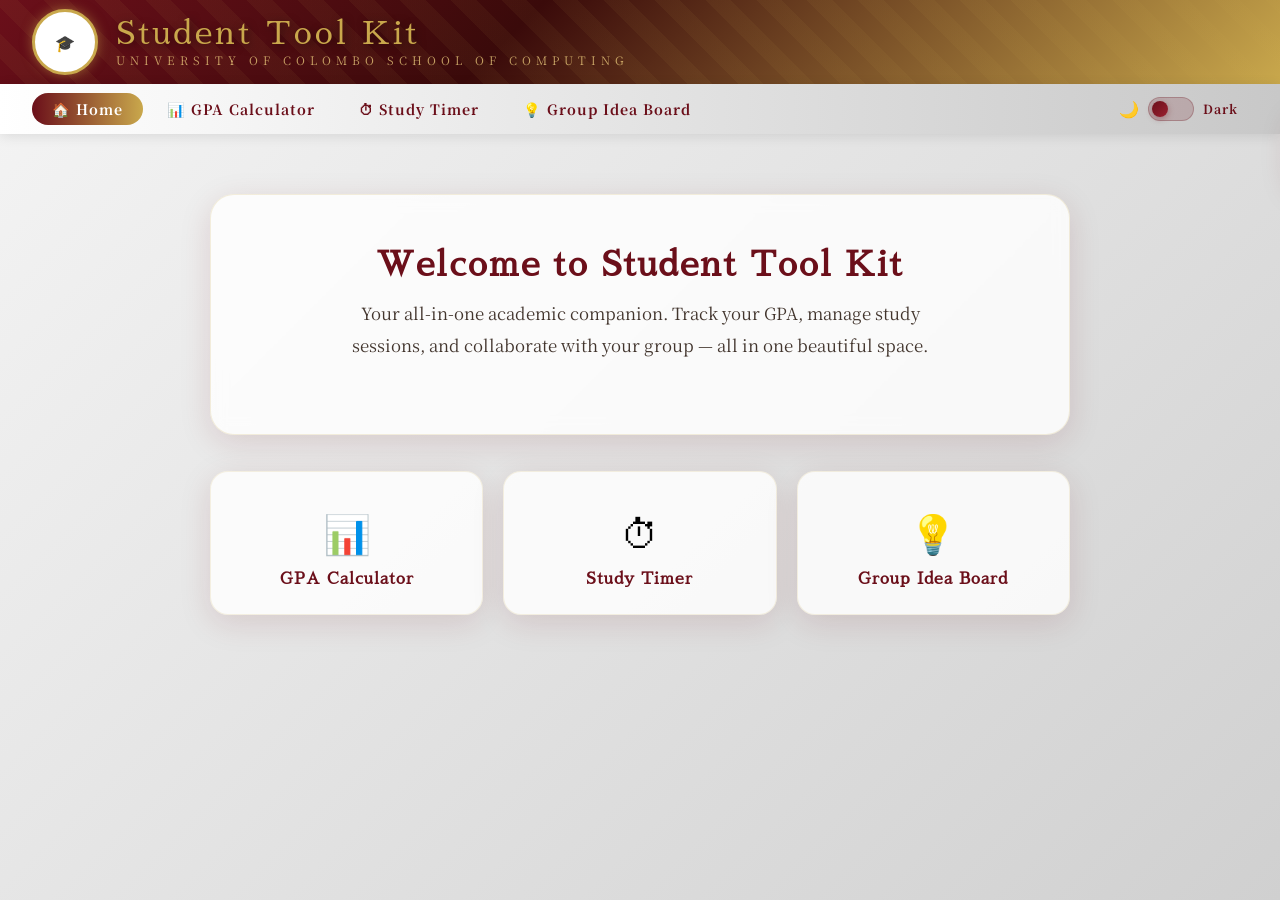
==== commit 9b3ba9f6: "bug fix" ====
--- a/index.html
+++ b/index.html
@@ -184,14 +184,25 @@
   /* ── HEADER ── */
   header {
     background: linear-gradient(135deg, var(--maroon) 0%, #3a0a0a 40%, var(--gold) 100%);
-    padding: 0 32px;
+    padding: 10px 15px;
     display: flex;
+    flex-direction: column;
     align-items: center;
-    justify-content: space-between;
-    height: 84px;
+    justify-content: center;
+    min-height: 84px;
     box-shadow: 0 4px 24px rgba(107,15,26,0.4);
     position: relative;
     overflow: hidden;
+    text-align: center;
+    gap: 10px;
+  }
+  @media (min-width: 768px) {
+    header {
+      flex-direction: row;
+      justify-content: space-between;
+      padding: 0 32px;
+      text-align: left;
+    }
   }
   header::before {
     content: '';
@@ -209,36 +220,30 @@
   .header-logo {
     display: flex;
     align-items: center;
-    gap: 18px;
+    gap: 12px;
     z-index: 1;
   }
-  .ucsc-img-wrap {
-    width: 62px; height: 62px;
+  @media (min-width: 768px) {
+    .header-logo { gap: 18px; }
+  }
+  /* Official UCSC logo circle */
+  .ucsc-fallback {
+    width: 50px; height: 50px;
     border-radius: 50%;
+    background: #ffffff;
+    border: 2px solid var(--gold);
+    display: flex; align-items: center; justify-content: center;
     overflow: hidden;
-    border: 3px solid var(--gold);
-    background: transparent;
-    display: flex; align-items: center; justify-content: center;
     box-shadow: 0 0 12px rgba(201,168,76,0.5);
     flex-shrink: 0;
-  }
-  .ucsc-img-wrap img {
-    width: 100%; height: 100%;
-    object-fit: cover;
-    mix-blend-mode: multiply;
-    filter: contrast(1.1) saturate(1.2);
-  }
-  /* Official UCSC logo circle */
-  .ucsc-fallback {
-    width: 66px; height: 66px;
-    border-radius: 50%;
-    background: #ffffff;
-    border: 3px solid var(--gold);
-    display: flex; align-items: center; justify-content: center;
-    overflow: hidden;
-    box-shadow: 0 0 16px rgba(201,168,76,0.6), 0 0 4px rgba(0,0,0,0.2);
-    flex-shrink: 0;
-    padding: 4px;
+    padding: 3px;
+  }
+  @media (min-width: 768px) {
+    .ucsc-fallback {
+      width: 66px; height: 66px;
+      border: 3px solid var(--gold);
+      padding: 4px;
+    }
   }
   .ucsc-fallback img {
     width: 100%; height: 100%;
@@ -247,49 +252,86 @@
   }
   .header-title {
     font-family: 'Sawarabi Mincho', serif;
-    font-size: 2rem;
+    font-size: 1.4rem;
     color: var(--gold);
-    letter-spacing: 3px;
-    text-shadow: 2px 2px 8px rgba(0,0,0,0.5), 0 0 24px rgba(201,168,76,0.35);
+    letter-spacing: 1px;
+    text-shadow: 2px 2px 8px rgba(0,0,0,0.5);
     line-height: 1.1;
   }
+  @media (min-width: 768px) {
+    .header-title {
+      font-size: 2rem;
+      letter-spacing: 3px;
+    }
+  }
   .header-subtitle {
-    font-size: 0.72rem;
+    font-size: 0.6rem;
     color: rgba(240,208,128,0.75);
-    letter-spacing: 5px;
+    letter-spacing: 2px;
     text-transform: uppercase;
+  }
+  @media (min-width: 768px) {
+    .header-subtitle {
+      font-size: 0.72rem;
+      letter-spacing: 5px;
+    }
   }
 
   /* ── NAVBAR ── */
   nav {
     background: var(--nav-bg);
     display: flex;
+    flex-direction: column;
     align-items: center;
-    padding: 0 32px;
-    height: 50px;
-    gap: 4px;
+    padding: 10px;
+    height: auto;
+    gap: 10px;
     box-shadow: 0 2px 12px rgba(0,0,0,0.10);
     position: sticky; top: 0; z-index: 99;
     transition: background 0.5s;
   }
+  @media (min-width: 768px) {
+    nav {
+      flex-direction: row;
+      height: 50px;
+      padding: 0 32px;
+      gap: 4px;
+    }
+  }
+  .nav-links-wrap {
+    display: flex;
+    flex-wrap: wrap;
+    justify-content: center;
+    gap: 5px;
+  }
   nav a {
     font-family: 'Noto Serif JP', serif;
-    font-size: 0.88rem;
+    font-size: 0.75rem;
     color: var(--maroon);
     text-decoration: none;
-    padding: 6px 20px;
+    padding: 6px 12px;
     border-radius: 20px;
-    letter-spacing: 1px;
+    letter-spacing: 0.5px;
     font-weight: 700;
     transition: background 0.2s, color 0.2s;
     cursor: pointer;
+  }
+  @media (min-width: 768px) {
+    nav a {
+      font-size: 0.88rem;
+      padding: 6px 20px;
+      letter-spacing: 1px;
+    }
   }
   body.dark-mode nav a { color: var(--gold); }
   nav a:hover, nav a.active {
     background: linear-gradient(90deg, var(--maroon), var(--gold));
     color: #fff;
   }
-  .nav-spacer { flex: 1; }
+  .nav-spacer { display: none; }
+  @media (min-width: 768px) {
+    .nav-spacer { display: block; flex: 1; }
+  }
   /* ── DARK MODE TOGGLE SWITCH ── */
   .dark-toggle-wrap {
     display: flex;
@@ -1129,8 +1171,9 @@
   <div class="header-logo">
     <div class="ucsc-fallback" id="logoWrap">
       <img 
-        src="C:\Users\dinit\OneDrive\Desktop\University\VLE\VibeCoding\Day4\group14-idea-board\ucsc.png" 
+        src="https://ucsc.cmb.ac.lk/new-site/wp-content/themes/university/images/ucsc-logo.png" 
         alt="UCSC Logo"
+        onerror="this.parentElement.innerHTML='🎓'; this.parentElement.style.background='radial-gradient(circle,#c9a84c 30%,#6b0f1a 100%)'; this.parentElement.style.fontSize='26px';"
       />
     </div>
     <div>
@@ -1236,7 +1279,7 @@
       <div class="page-banner">
         <div class="banner-left">
           <div class="banner-logo-circle">
-            <img src="C:\Users\dinit\OneDrive\Desktop\University\VLE\VibeCoding\Day4\group14-idea-board\ucsc.png"
+            <img src="https://ucsc.cmb.ac.lk/new-site/wp-content/themes/university/images/ucsc-logo.png"
               alt="UCSC"
               onerror="this.style.display='none';this.parentElement.innerHTML='<span class=\'banner-logo-emoji\'>📊</span>'"/>
           </div>
@@ -1302,7 +1345,7 @@
   <div class="page-banner">
     <div class="banner-left">
       <div class="banner-logo-circle">
-        <img src="C:\Users\dinit\OneDrive\Desktop\University\VLE\VibeCoding\Day4\group14-idea-board\ucsc.png"
+        <img src="https://ucsc.cmb.ac.lk/new-site/wp-content/themes/university/images/ucsc-logo.png"
           alt="UCSC"
           onerror="this.style.display='none';this.parentElement.innerHTML='<span class=\'banner-logo-emoji\'>⏱</span>'"/>
       </div>
@@ -1394,7 +1437,7 @@
   <div class="page-banner">
     <div class="banner-left">
       <div class="banner-logo-circle">
-        <img src="C:\Users\dinit\OneDrive\Desktop\University\VLE\VibeCoding\Day4\group14-idea-board\ucsc.png"
+        <img src="https://ucsc.cmb.ac.lk/new-site/wp-content/themes/university/images/ucsc-logo.png"
           alt="UCSC"
           onerror="this.style.display='none';this.parentElement.innerHTML='<span class=\'banner-logo-emoji\'>💡</span>'"/>
       </div>
@@ -1481,25 +1524,48 @@
   } catch(e) {}
 
   /* ── IDEA BOARD ── */
-  const ideas = [];
+  const ideas = JSON.parse(localStorage.getItem('groupIdeas_mini')) || [];
 
   document.getElementById('addIdeaBtn').addEventListener('click', addIdea);
   document.getElementById('ideaInput').addEventListener('keydown', e => {
     if (e.key === 'Enter') addIdea();
   });
 
+  // Initial render
+  renderIdeas();
+
   function addIdea() {
     const name = document.getElementById('nameSelect').value.trim();
     const text = document.getElementById('ideaInput').value.trim();
     const err = document.getElementById('errMsg');
+    const btn = document.getElementById('addIdeaBtn');
 
     if (!name) { err.textContent = '⚠ Please select your name.'; return; }
     if (!text) { err.textContent = '⚠ Please enter an idea before adding.'; return; }
     err.textContent = '';
 
+    // Check for duplicate ideas (case-insensitive and trimmed)
+    const isDuplicate = ideas.some(i => i.text.trim().toLowerCase() === text.toLowerCase());
+    if (isDuplicate) {
+        err.textContent = '⚠ This idea already exists!';
+        return;
+    }
+
+    // Disable button to prevent rapid clicking
+    btn.disabled = true;
+    const originalText = btn.textContent;
+    btn.textContent = '✦ Adding...';
+
     ideas.push({ name, text, votes: 0, upvoted: false });
+    localStorage.setItem('groupIdeas_mini', JSON.stringify(ideas));
     document.getElementById('ideaInput').value = '';
     renderIdeas();
+
+    // Re-enable after delay
+    setTimeout(() => {
+      btn.disabled = false;
+      btn.textContent = originalText;
+    }, 1500);
   }
 
   function renderIdeas() {
@@ -1540,6 +1606,7 @@
       ideas[idx].votes++;
       ideas[idx].upvoted = true;
     }
+    localStorage.setItem('groupIdeas_mini', JSON.stringify(ideas));
     renderIdeas();
   }
 
@@ -1808,7 +1875,6 @@
   (function initGPA() {
     addSubjectRow(); addSubjectRow(); addSubjectRow();
     renderWeeklyBars();
-    loadFromStorage();
   })();
 
   function addSubjectRow() {
@@ -1900,13 +1966,6 @@
 
     document.getElementById('gpaMsg').style.color = '#1a6b1a';
     document.getElementById('gpaMsg').textContent = '✅ GPA calculated successfully!';
-
-    // Save to localStorage
-    try {
-      localStorage.setItem('gpa_semGpa', semGpa.toFixed(2));
-      localStorage.setItem('gpa_credits', totalCredits);
-      localStorage.setItem('gpa_subjects', validSubjects);
-    } catch(e) {}
   }
 
   function getStanding(gpa) {
